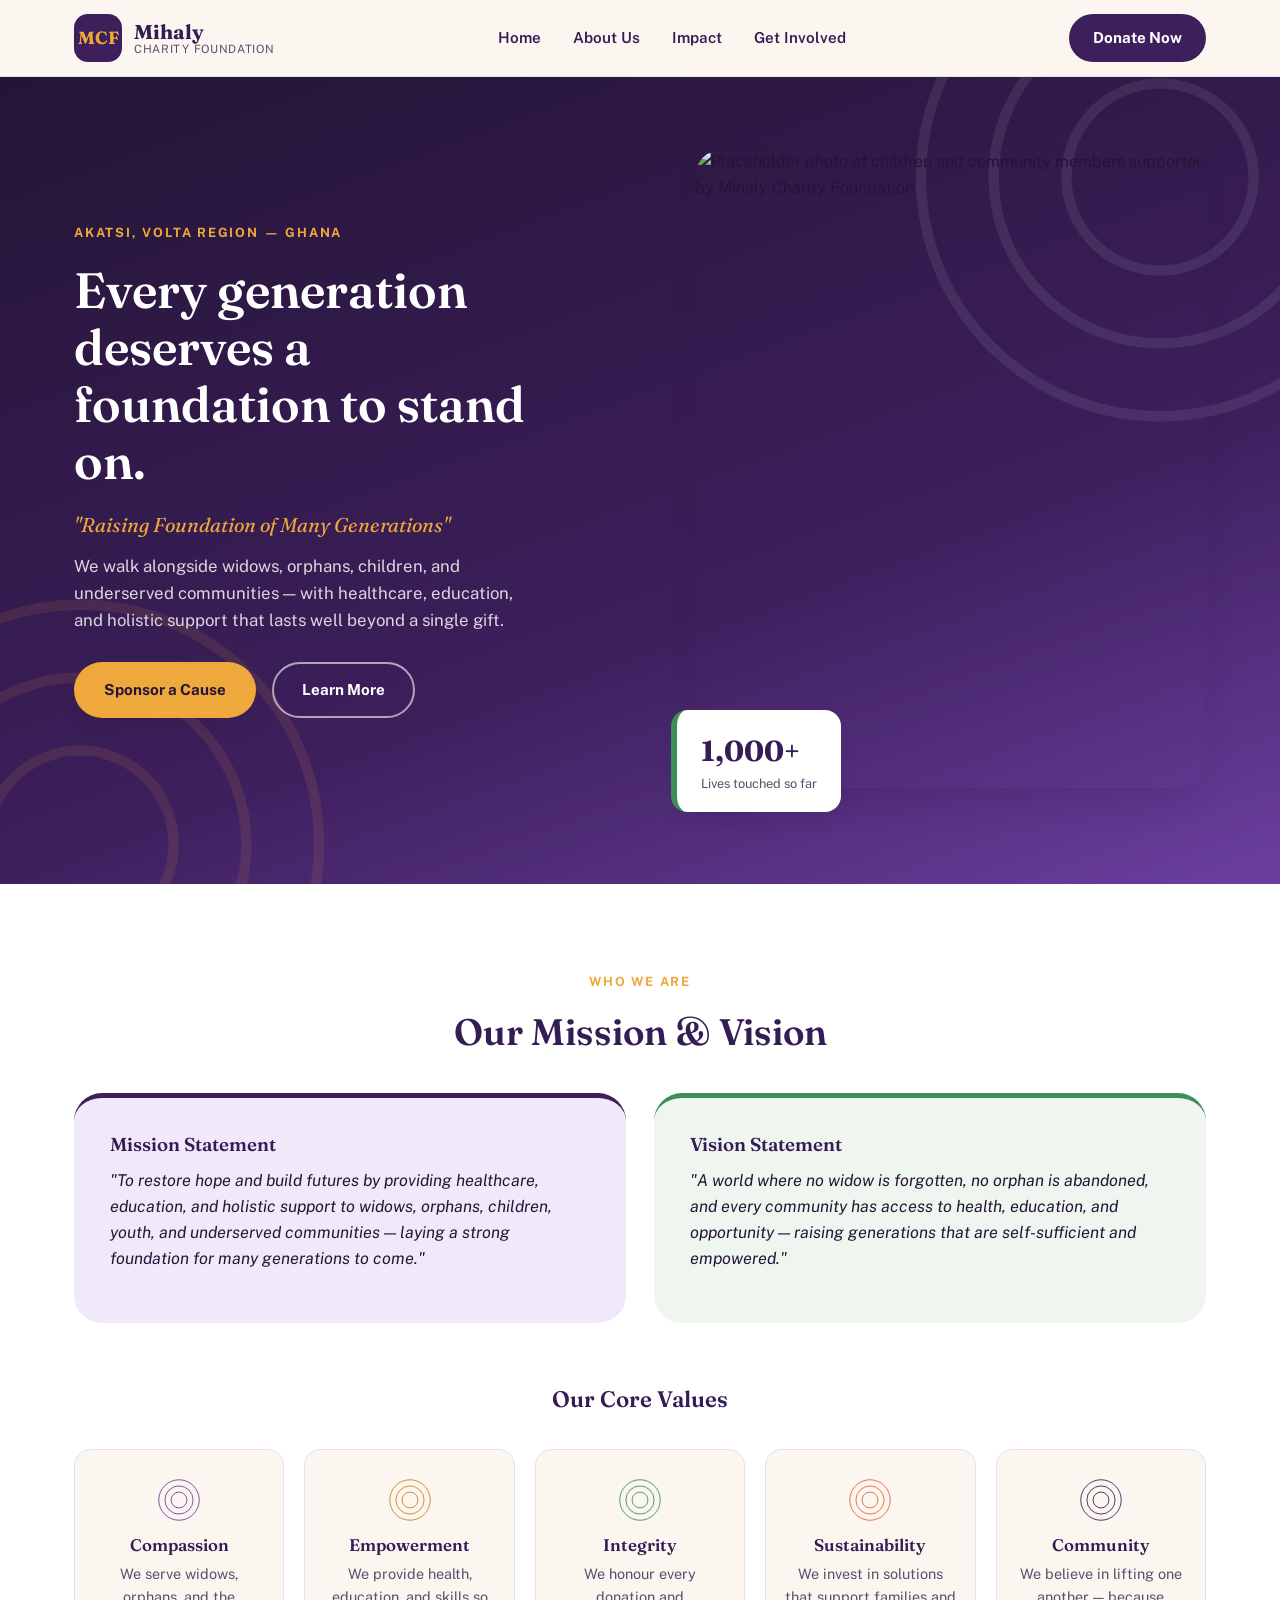
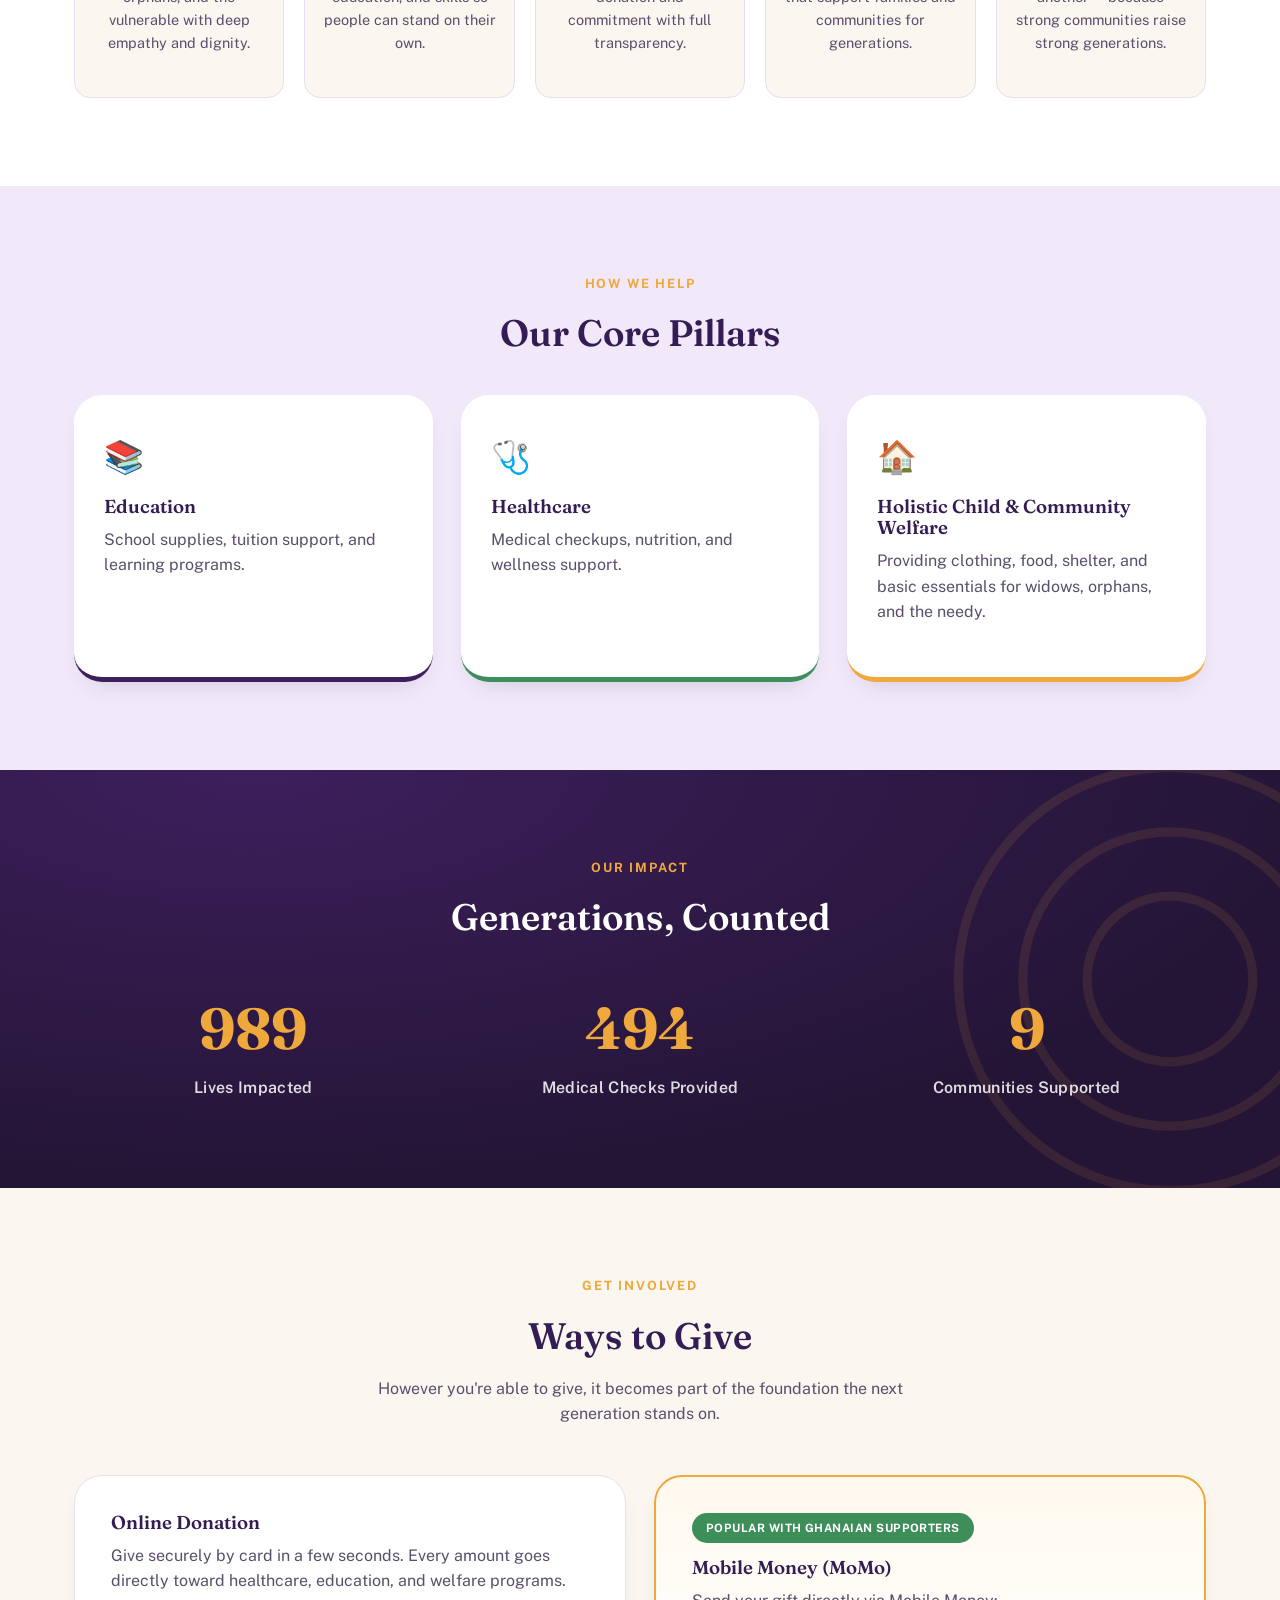
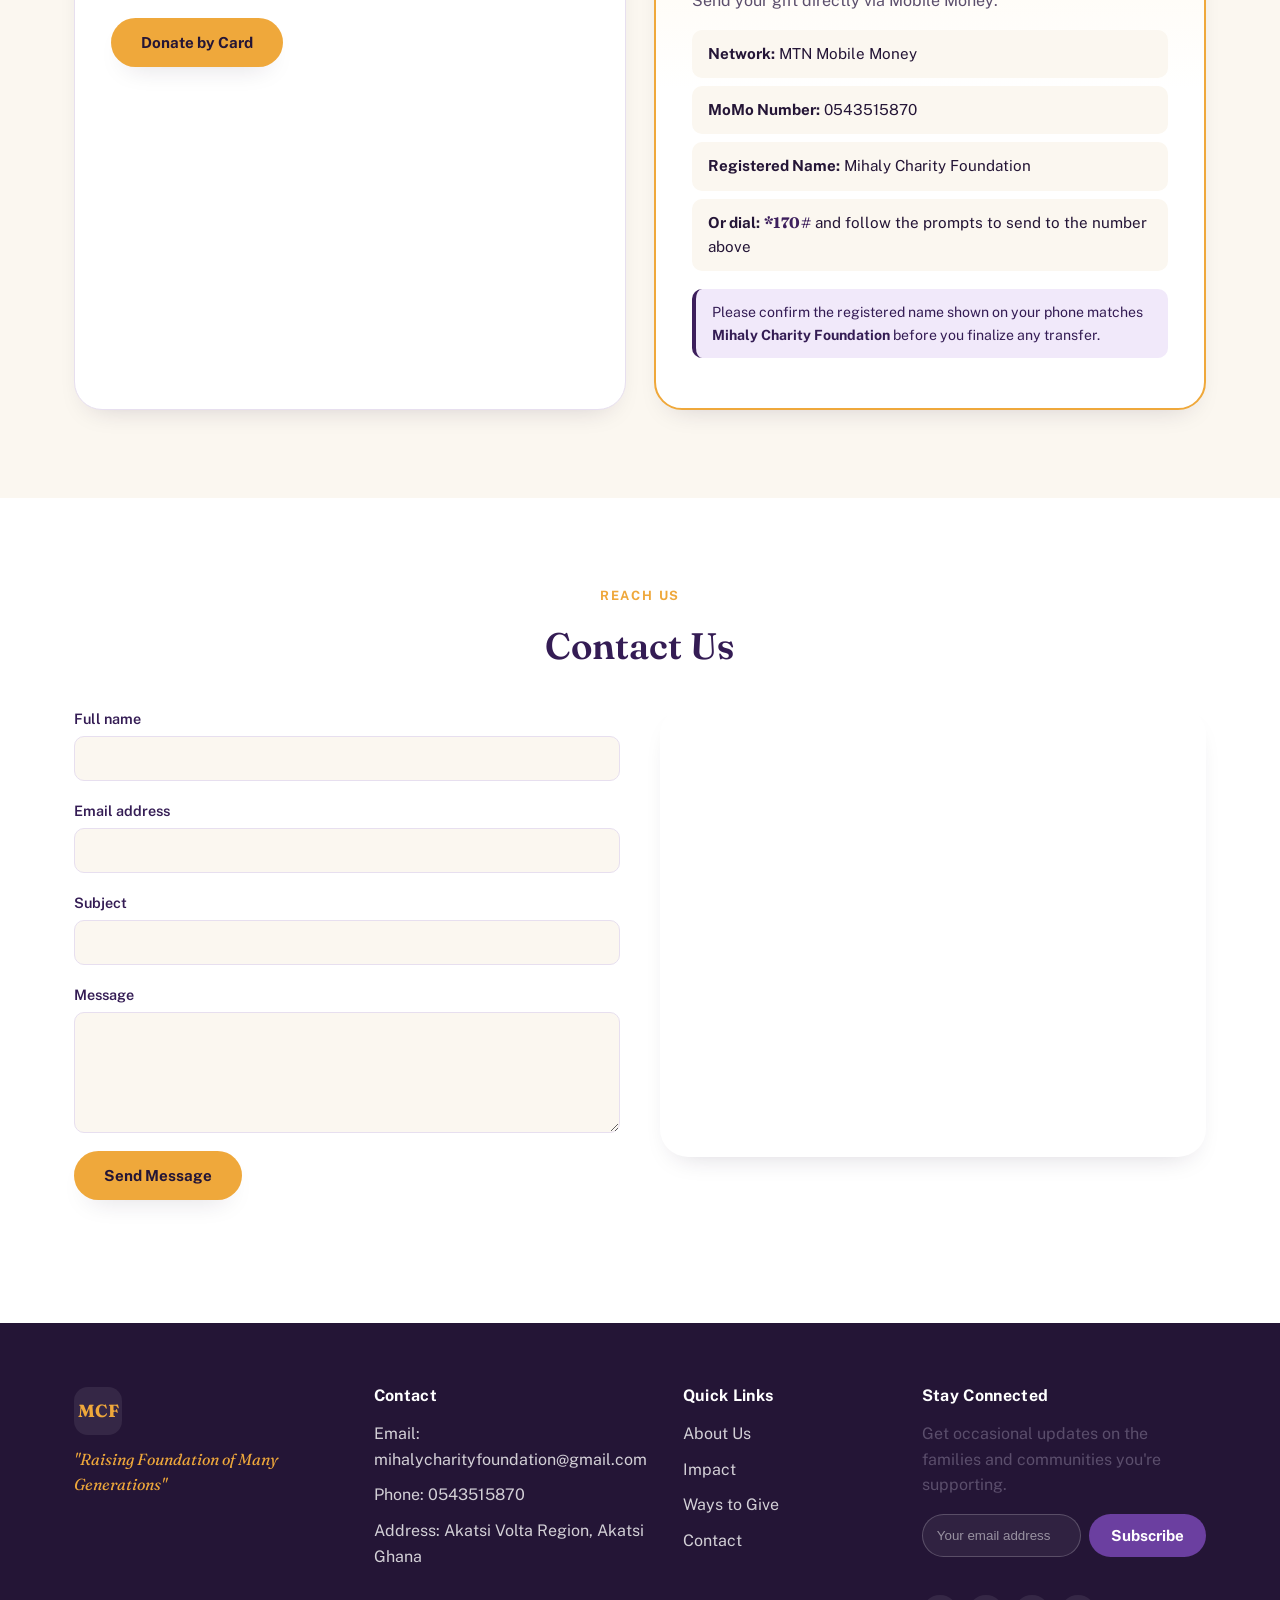
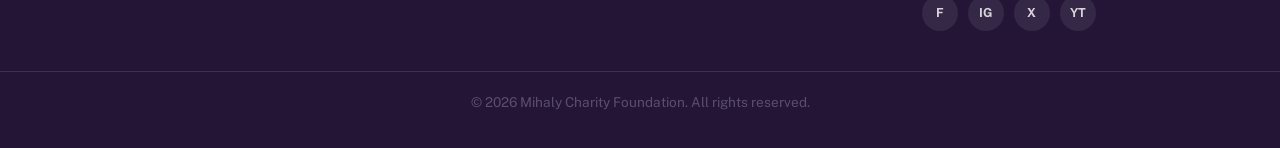
==== index.html @ c8a12e30 "Add files via upload" ====
<!DOCTYPE html>
<html lang="en">
<head>
<meta charset="UTF-8" />
<meta name="viewport" content="width=device-width, initial-scale=1.0" />
<title>Mihaly Charity Foundation — Raising Foundation of Many Generations</title>
<meta name="description" content="Mihaly Charity Foundation provides healthcare, education, and holistic support to widows, orphans, children, youth, and underserved communities in Akatsi, Ghana." />
<link rel="preconnect" href="https://fonts.googleapis.com">
<link rel="preconnect" href="https://fonts.gstatic.com" crossorigin>
<link href="https://fonts.googleapis.com/css2?family=Fraunces:opsz,wght@9..144,300;9..144,500;9..144,600;9..144,700&family=Public+Sans:wght@400;500;600;700&display=swap" rel="stylesheet">
<link rel="stylesheet" href="style.css">
</head>
<body>

<!-- ===== Decorative ring motif (used across the page, defined once) ===== -->
<svg width="0" height="0" style="position:absolute">
  <defs>
    <symbol id="ring-mark" viewBox="0 0 100 100">
      <circle cx="50" cy="50" r="46" fill="none" stroke-width="2"/>
      <circle cx="50" cy="50" r="32" fill="none" stroke-width="2"/>
      <circle cx="50" cy="50" r="18" fill="none" stroke-width="2"/>
    </symbol>
  </defs>
</svg>

<!-- ===== Header / Navbar ===== -->
<header class="site-header" id="top">
  <div class="container header-inner">
    <a class="brand" href="#top" aria-label="Mihaly Charity Foundation home">
      <span class="logo-mark" aria-hidden="true">
        <!-- Logo placeholder: replace with logo.png -->
        <img src="logo.png" alt="Mihaly Charity Foundation logo" class="logo-img" onerror="this.style.display='none'; this.nextElementSibling.style.display='flex';">
        <span class="logo-fallback">MCF</span>
      </span>
      <span class="brand-text">
        <span class="brand-name">Mihaly</span>
        <span class="brand-sub">Charity Foundation</span>
      </span>
    </a>

    <nav class="main-nav" id="main-nav" aria-label="Primary">
      <a href="#home">Home</a>
      <a href="#about">About Us</a>
      <a href="#impact">Impact</a>
      <a href="#involved">Get Involved</a>
    </nav>

    <div class="header-actions">
      <a href="#give" class="btn btn-donate">Donate Now</a>
      <button class="nav-toggle" id="nav-toggle" aria-label="Open menu" aria-expanded="false" aria-controls="main-nav">
        <span></span><span></span><span></span>
      </button>
    </div>
  </div>
</header>

<main id="home">

  <!-- ===== Hero ===== -->
  <section class="hero" aria-label="Introduction">
    <svg class="hero-rings hero-rings--one" viewBox="0 0 100 100" aria-hidden="true"><use href="#ring-mark"/></svg>
    <svg class="hero-rings hero-rings--two" viewBox="0 0 100 100" aria-hidden="true"><use href="#ring-mark"/></svg>

    <div class="container hero-inner">
      <div class="hero-copy">
        <p class="eyebrow">Akatsi, Volta Region — Ghana</p>
        <h1>Every generation deserves a foundation to stand on.</h1>
        <p class="tagline">"Raising Foundation of Many Generations"</p>
        <p class="hero-lede">We walk alongside widows, orphans, children, and underserved communities — with healthcare, education, and holistic support that lasts well beyond a single gift.</p>
        <div class="hero-ctas">
          <a href="#give" class="btn btn-primary">Sponsor a Cause</a>
          <a href="#about" class="btn btn-ghost">Learn More</a>
        </div>
      </div>

      <div class="hero-media">
        <img src="https://placehold.co/640x760/3D1F5C/F4E8CF?text=Community+%26+Children" alt="Placeholder photo of children and community members supported by Mihaly Charity Foundation" class="hero-photo">
        <div class="hero-card">
          <span class="hero-card-num">1,000+</span>
          <span class="hero-card-label">Lives touched so far</span>
        </div>
      </div>
    </div>
  </section>

  <!-- ===== About: Mission / Vision / Values ===== -->
  <section class="section about" id="about">
    <div class="container">
      <p class="eyebrow eyebrow--center">Who We Are</p>
      <h2 class="section-title center">Our Mission &amp; Vision</h2>

      <div class="mv-grid">
        <article class="mv-card mv-card--mission">
          <h3>Mission Statement</h3>
          <p>"To restore hope and build futures by providing healthcare, education, and holistic support to widows, orphans, children, youth, and underserved communities — laying a strong foundation for many generations to come."</p>
        </article>
        <article class="mv-card mv-card--vision">
          <h3>Vision Statement</h3>
          <p>"A world where no widow is forgotten, no orphan is abandoned, and every community has access to health, education, and opportunity — raising generations that are self-sufficient and empowered."</p>
        </article>
      </div>

      <h3 class="values-title">Our Core Values</h3>
      <div class="values-grid">
        <div class="value-card">
          <span class="value-mark" aria-hidden="true"><svg viewBox="0 0 100 100"><use href="#ring-mark"/></svg></span>
          <h4>Compassion</h4>
          <p>We serve widows, orphans, and the vulnerable with deep empathy and dignity.</p>
        </div>
        <div class="value-card">
          <span class="value-mark" aria-hidden="true"><svg viewBox="0 0 100 100"><use href="#ring-mark"/></svg></span>
          <h4>Empowerment</h4>
          <p>We provide health, education, and skills so people can stand on their own.</p>
        </div>
        <div class="value-card">
          <span class="value-mark" aria-hidden="true"><svg viewBox="0 0 100 100"><use href="#ring-mark"/></svg></span>
          <h4>Integrity</h4>
          <p>We honour every donation and commitment with full transparency.</p>
        </div>
        <div class="value-card">
          <span class="value-mark" aria-hidden="true"><svg viewBox="0 0 100 100"><use href="#ring-mark"/></svg></span>
          <h4>Sustainability</h4>
          <p>We invest in solutions that support families and communities for generations.</p>
        </div>
        <div class="value-card">
          <span class="value-mark" aria-hidden="true"><svg viewBox="0 0 100 100"><use href="#ring-mark"/></svg></span>
          <h4>Community</h4>
          <p>We believe in lifting one another — because strong communities raise strong generations.</p>
        </div>
      </div>
    </div>
  </section>

  <!-- ===== Core Pillars ===== -->
  <section class="section pillars">
    <div class="container">
      <p class="eyebrow eyebrow--center">How We Help</p>
      <h2 class="section-title center">Our Core Pillars</h2>

      <div class="pillars-grid">
        <article class="pillar-card pillar-card--edu">
          <div class="pillar-icon" aria-hidden="true">📚</div>
          <h3>Education</h3>
          <p>School supplies, tuition support, and learning programs.</p>
        </article>
        <article class="pillar-card pillar-card--health">
          <div class="pillar-icon" aria-hidden="true">🩺</div>
          <h3>Healthcare</h3>
          <p>Medical checkups, nutrition, and wellness support.</p>
        </article>
        <article class="pillar-card pillar-card--welfare">
          <div class="pillar-icon" aria-hidden="true">🏠</div>
          <h3>Holistic Child &amp; Community Welfare</h3>
          <p>Providing clothing, food, shelter, and basic essentials for widows, orphans, and the needy.</p>
        </article>
      </div>
    </div>
  </section>

  <!-- ===== Impact Tracker ===== -->
  <section class="section impact" id="impact">
    <svg class="impact-rings" viewBox="0 0 100 100" aria-hidden="true"><use href="#ring-mark"/></svg>
    <div class="container">
      <p class="eyebrow eyebrow--center eyebrow--light">Our Impact</p>
      <h2 class="section-title center light">Generations, Counted</h2>

      <div class="stats-grid">
        <div class="stat">
          <span class="stat-num" data-target="1000" data-suffix="+">0</span>
          <span class="stat-label">Lives Impacted</span>
        </div>
        <div class="stat">
          <span class="stat-num" data-target="500" data-suffix="+">0</span>
          <span class="stat-label">Medical Checks Provided</span>
        </div>
        <div class="stat">
          <span class="stat-num" data-target="10" data-suffix="+">0</span>
          <span class="stat-label">Communities Supported</span>
        </div>
      </div>
    </div>
  </section>

  <!-- ===== Ways to Give ===== -->
  <section class="section give" id="give">
    <div class="container">
      <p class="eyebrow eyebrow--center">Get Involved</p>
      <h2 class="section-title center">Ways to Give</h2>
      <p class="section-lede center">However you're able to give, it becomes part of the foundation the next generation stands on.</p>

      <div class="give-grid">
        <article class="give-card">
          <h3>Online Donation</h3>
          <p>Give securely by card in a few seconds. Every amount goes directly toward healthcare, education, and welfare programs.</p>
          <button type="button" class="btn btn-primary give-card-btn">Donate by Card</button>
        </article>

        <article class="give-card give-card--momo">
          <span class="momo-tag">Popular with Ghanaian supporters</span>
          <h3>Mobile Money (MoMo)</h3>
          <p>Send your gift directly via Mobile Money:</p>
          <ul class="momo-list">
            <li><strong>Network:</strong> MTN Mobile Money</li>
            <li><strong>MoMo Number:</strong> 0543515870</li>
            <li><strong>Registered Name:</strong> Mihaly Charity Foundation</li>
            <li><strong>Or dial:</strong> <span class="momo-code">*170#</span> and follow the prompts to send to the number above</li>
          </ul>
          <p class="momo-note">Please confirm the registered name shown on your phone matches <strong>Mihaly Charity Foundation</strong> before you finalize any transfer.</p>
        </article>
      </div>
    </div>
  </section>

  <!-- ===== Get Involved / Contact + Map ===== -->
  <section class="section contact" id="involved">
    <div class="container">
      <p class="eyebrow eyebrow--center">Reach Us</p>
      <h2 class="section-title center">Contact Us</h2>

      <div class="contact-grid">
        <form class="contact-form" id="contact-form" novalidate>
          <div class="form-row">
            <label for="name">Full name</label>
            <input type="text" id="name" name="name" required autocomplete="name">
          </div>
          <div class="form-row">
            <label for="email">Email address</label>
            <input type="email" id="email" name="email" required autocomplete="email">
          </div>
          <div class="form-row">
            <label for="subject">Subject</label>
            <input type="text" id="subject" name="subject">
          </div>
          <div class="form-row">
            <label for="message">Message</label>
            <textarea id="message" name="message" rows="5" required></textarea>
          </div>
          <button type="submit" class="btn btn-primary">Send Message</button>
          <p class="form-status" id="form-status" role="status" aria-live="polite"></p>
        </form>

        <div class="contact-map">
          <iframe src="https://google.com" width="100%" height="450" style="border:0;" allowfullscreen="" loading="lazy" referrerpolicy="no-referrer-when-downgrade"></iframe>
        </div>
      </div>
    </div>
  </section>

</main>

<!-- ===== Footer ===== -->
<footer class="site-footer">
  <div class="container footer-inner">
    <div class="footer-col footer-about">
      <span class="logo-mark logo-mark--footer" aria-hidden="true">
        <img src="logo.png" alt="" class="logo-img" onerror="this.style.display='none'; this.nextElementSibling.style.display='flex';">
        <span class="logo-fallback">MCF</span>
      </span>
      <p class="footer-tagline">"Raising Foundation of Many Generations"</p>
    </div>

    <div class="footer-col">
      <h4>Contact</h4>
      <ul class="footer-list">
        <li>Email: <a href="mailto:mihalycharityfoundation@gmail.com">mihalycharityfoundation@gmail.com</a></li>
        <li>Phone: <a href="tel:0543515870">0543515870</a></li>
        <li>Address: Akatsi Volta Region, Akatsi Ghana</li>
      </ul>
    </div>

    <div class="footer-col">
      <h4>Quick Links</h4>
      <ul class="footer-list">
        <li><a href="#about">About Us</a></li>
        <li><a href="#impact">Impact</a></li>
        <li><a href="#give">Ways to Give</a></li>
        <li><a href="#involved">Contact</a></li>
      </ul>
    </div>

    <div class="footer-col footer-newsletter">
      <h4>Stay Connected</h4>
      <p>Get occasional updates on the families and communities you're supporting.</p>
      <form class="newsletter-form" id="newsletter-form">
        <label for="newsletter-email" class="sr-only">Email address</label>
        <input type="email" id="newsletter-email" placeholder="Your email address" required>
        <button type="submit" class="btn btn-secondary">Subscribe</button>
      </form>
      <p class="form-status" id="newsletter-status" role="status" aria-live="polite"></p>

      <div class="social-row" aria-label="Social media links">
        <a href="#" aria-label="Facebook" class="social-icon">f</a>
        <a href="#" aria-label="Instagram" class="social-icon">ig</a>
        <a href="#" aria-label="X (Twitter)" class="social-icon">x</a>
        <a href="#" aria-label="YouTube" class="social-icon">yt</a>
      </div>
    </div>
  </div>

  <div class="footer-bottom">
    <div class="container">
      <p>&copy; <span id="year"></span> Mihaly Charity Foundation. All rights reserved.</p>
    </div>
  </div>
</footer>

<script src="script.js"></script>
</body>
</html>
---- style.css ----
/* ==========================================================================
   Mihaly Charity Foundation — Design tokens
   Palette drawn from the foundation's mark: deep trustworthy purple as the
   anchor, with warm green / golden-yellow / orange as generational accents
   (each core value + pillar gets its own accent, tying colour to meaning).
   Display face: Fraunces (warm, humanist serif) — body: Public Sans.
   Signature motif: concentric "generation rings" (see #ring-mark in HTML),
   echoing the tagline — one generation's support rippling into the next.
   ========================================================================== */

:root{
  --purple-900:#241536;
  --purple-800:#341C54;
  --purple-700:#3D1F5C;
  --purple-500:#6B3FA0;
  --purple-200:#D9C7EE;
  --purple-100:#F1E9FA;

  --gold:#EFA83B;
  --gold-dark:#C8811C;
  --green:#3E8E5A;
  --green-dark:#2C6B41;
  --orange:#E0632B;

  --cream:#FBF7F0;
  --paper:#FFFFFF;
  --ink:#241536;
  --ink-soft:#5B4E6C;
  --line:#E7DFEF;

  --font-display:"Fraunces", Georgia, serif;
  --font-body:"Public Sans", -apple-system, BlinkMacSystemFont, sans-serif;

  --radius-lg:28px;
  --radius-md:16px;
  --radius-sm:10px;

  --shadow-soft:0 20px 40px -20px rgba(36,21,54,0.25);
  --shadow-card:0 12px 28px -16px rgba(36,21,54,0.22);

  --container-w:1180px;
}

*, *::before, *::after{ box-sizing:border-box; }

html{ scroll-behavior:smooth; }

@media (prefers-reduced-motion: reduce){
  html{ scroll-behavior:auto; }
  *{ animation-duration:0.001ms !important; animation-iteration-count:1 !important; transition-duration:0.001ms !important; }
}

body{
  margin:0;
  font-family:var(--font-body);
  color:var(--ink);
  background:var(--cream);
  line-height:1.6;
  -webkit-font-smoothing:antialiased;
}

h1,h2,h3,h4{
  font-family:var(--font-display);
  color:var(--purple-800);
  margin:0 0 0.5em;
  line-height:1.15;
  font-weight:600;
}

p{ margin:0 0 1em; color:var(--ink-soft); }

a{ color:inherit; text-decoration:none; }

img{ max-width:100%; display:block; }

.container{
  width:100%;
  max-width:var(--container-w);
  margin:0 auto;
  padding:0 24px;
}

.sr-only{
  position:absolute; width:1px; height:1px; padding:0; margin:-1px;
  overflow:hidden; clip:rect(0,0,0,0); white-space:nowrap; border:0;
}

a:focus-visible, button:focus-visible, input:focus-visible, textarea:focus-visible{
  outline:3px solid var(--gold);
  outline-offset:2px;
}

/* ---- ring motif (shared use, tinted per context) ---- */
#ring-mark circle{ stroke:currentColor; }

/* ==========================================================================
   Buttons
   ========================================================================== */
.btn{
  display:inline-flex;
  align-items:center;
  justify-content:center;
  gap:8px;
  padding:14px 28px;
  border-radius:100px;
  font-family:var(--font-body);
  font-weight:700;
  font-size:0.95rem;
  border:2px solid transparent;
  cursor:pointer;
  transition:transform 0.15s ease, box-shadow 0.15s ease, background-color 0.15s ease, color 0.15s ease;
  white-space:nowrap;
}
.btn:hover{ transform:translateY(-2px); }

.btn-primary{
  background:var(--gold);
  color:var(--purple-900);
  box-shadow:var(--shadow-card);
}
.btn-primary:hover{ background:var(--gold-dark); }

.btn-ghost{
  background:transparent;
  border-color:rgba(255,255,255,0.6);
  color:var(--paper);
}
.btn-ghost:hover{ background:rgba(255,255,255,0.12); }

.btn-donate{
  background:var(--purple-700);
  color:var(--paper);
  padding:10px 22px;
}
.btn-donate:hover{ background:var(--purple-800); }

.btn-secondary{
  background:var(--purple-500);
  color:var(--paper);
}
.btn-secondary:hover{ background:var(--purple-700); }

/* ==========================================================================
   Header
   ========================================================================== */
.site-header{
  position:sticky; top:0; z-index:50;
  background:rgba(251,247,240,0.92);
  backdrop-filter:blur(8px);
  border-bottom:1px solid var(--line);
}

.header-inner{
  display:flex;
  align-items:center;
  justify-content:space-between;
  gap:24px;
  padding-top:14px;
  padding-bottom:14px;
}

.brand{ display:flex; align-items:center; gap:12px; }

.logo-mark{
  width:48px; height:48px;
  border-radius:14px;
  background:var(--purple-700);
  display:flex; align-items:center; justify-content:center;
  overflow:hidden;
  flex-shrink:0;
}
.logo-mark .logo-img{ width:100%; height:100%; object-fit:cover; }
.logo-fallback{
  display:none;
  color:var(--gold);
  font-family:var(--font-display);
  font-weight:700;
  font-size:1.1rem;
  align-items:center; justify-content:center;
  width:100%; height:100%;
}

.brand-text{ display:flex; flex-direction:column; line-height:1.1; }
.brand-name{ font-family:var(--font-display); font-weight:700; font-size:1.25rem; color:var(--purple-800); }
.brand-sub{ font-size:0.72rem; letter-spacing:0.06em; text-transform:uppercase; color:var(--ink-soft); }

.main-nav{ display:flex; gap:32px; }
.main-nav a{
  font-weight:600;
  font-size:0.95rem;
  color:var(--purple-800);
  position:relative;
  padding:6px 0;
}
.main-nav a::after{
  content:"";
  position:absolute; left:0; right:0; bottom:0;
  height:2px; background:var(--gold);
  transform:scaleX(0); transform-origin:left;
  transition:transform 0.2s ease;
}
.main-nav a:hover::after{ transform:scaleX(1); }

.header-actions{ display:flex; align-items:center; gap:14px; }

.nav-toggle{
  display:none;
  flex-direction:column;
  gap:5px;
  background:none; border:none; cursor:pointer; padding:8px;
}
.nav-toggle span{ width:22px; height:2px; background:var(--purple-800); display:block; }

/* ==========================================================================
   Hero
   ========================================================================== */
.hero{
  position:relative;
  background:linear-gradient(160deg, var(--purple-900) 0%, var(--purple-700) 62%, var(--purple-500) 100%);
  overflow:hidden;
  padding:72px 0 96px;
}

.hero-rings{
  position:absolute;
  width:520px; height:520px;
  color:rgba(255,255,255,0.08);
  pointer-events:none;
}
.hero-rings--one{ top:-160px; right:-140px; }
.hero-rings--two{ bottom:-220px; left:-180px; color:rgba(239,168,59,0.10); }

.hero-inner{
  position:relative;
  display:grid;
  grid-template-columns:1.05fr 0.95fr;
  gap:56px;
  align-items:center;
}

.eyebrow{
  display:inline-block;
  font-size:0.8rem;
  letter-spacing:0.14em;
  text-transform:uppercase;
  font-weight:700;
  color:var(--gold);
  margin-bottom:18px;
}

.hero-copy h1{
  color:var(--paper);
  font-size:clamp(2.1rem, 4vw, 3.1rem);
  max-width:14ch;
  margin-bottom:0.4em;
}

.tagline{
  font-family:var(--font-display);
  font-style:italic;
  font-size:1.25rem;
  color:var(--gold);
  margin-bottom:0.6em;
}

.hero-lede{
  color:rgba(255,255,255,0.82);
  max-width:46ch;
  font-size:1.05rem;
}

.hero-ctas{ display:flex; gap:16px; margin-top:28px; flex-wrap:wrap; }

.hero-media{ position:relative; }
.hero-photo{
  border-radius:var(--radius-lg);
  box-shadow:var(--shadow-soft);
  width:100%;
  aspect-ratio:4/5;
  object-fit:cover;
}

.hero-card{
  position:absolute;
  left:-24px; bottom:-24px;
  background:var(--paper);
  border-radius:var(--radius-md);
  padding:18px 24px;
  box-shadow:var(--shadow-card);
  display:flex; flex-direction:column;
  border-left:6px solid var(--green);
}
.hero-card-num{ font-family:var(--font-display); font-size:1.8rem; font-weight:700; color:var(--purple-800); }
.hero-card-label{ font-size:0.8rem; color:var(--ink-soft); }

/* ==========================================================================
   Section basics
   ========================================================================== */
.section{ padding:88px 0; }
.section-title{ font-size:clamp(1.7rem, 3vw, 2.3rem); }
.section-title.center{ text-align:center; }
.section-title.light{ color:var(--paper); }
.section-lede.center{ text-align:center; max-width:56ch; margin:0 auto 48px; }
.eyebrow--center{ display:block; text-align:center; }
.eyebrow--light{ color:var(--gold); }

/* ==========================================================================
   About / Mission-Vision / Values
   ========================================================================== */
.about{ background:var(--paper); }

.mv-grid{
  display:grid;
  grid-template-columns:1fr 1fr;
  gap:28px;
  margin:40px 0 64px;
}

.mv-card{
  background:var(--purple-100);
  border-radius:var(--radius-lg);
  padding:36px;
  border-top:5px solid var(--purple-700);
}
.mv-card--vision{ border-top-color:var(--green); background:#EEF6EF; }
.mv-card h3{ margin-bottom:0.6em; }
.mv-card p{ color:var(--ink); font-style:italic; font-size:1.02rem; }

.values-title{ text-align:center; margin-bottom:36px; font-size:1.4rem; }

.values-grid{
  display:grid;
  grid-template-columns:repeat(5, 1fr);
  gap:20px;
}

.value-card{
  text-align:center;
  padding:28px 18px;
  border-radius:var(--radius-md);
  background:var(--cream);
  border:1px solid var(--line);
}
.value-mark{
  display:inline-flex;
  width:44px; height:44px;
  margin-bottom:14px;
  color:var(--purple-500);
}
.value-card:nth-child(1) .value-mark{ color:var(--purple-500); }
.value-card:nth-child(2) .value-mark{ color:var(--gold-dark); }
.value-card:nth-child(3) .value-mark{ color:var(--green); }
.value-card:nth-child(4) .value-mark{ color:var(--orange); }
.value-card:nth-child(5) .value-mark{ color:var(--purple-700); }
.value-card h4{ font-size:1.05rem; margin-bottom:0.4em; }
.value-card p{ font-size:0.9rem; }

/* ==========================================================================
   Pillars
   ========================================================================== */
.pillars{ background:var(--purple-100); }

.pillars-grid{
  display:grid;
  grid-template-columns:repeat(3, 1fr);
  gap:28px;
  margin-top:40px;
}

.pillar-card{
  background:var(--paper);
  border-radius:var(--radius-lg);
  padding:36px 30px;
  box-shadow:var(--shadow-card);
  border-bottom:5px solid var(--purple-700);
}
.pillar-card--health{ border-bottom-color:var(--green); }
.pillar-card--welfare{ border-bottom-color:var(--gold); }
.pillar-icon{ font-size:2rem; margin-bottom:14px; }

/* ==========================================================================
   Impact tracker
   ========================================================================== */
.impact{
  position:relative;
  background:radial-gradient(120% 140% at 20% 0%, var(--purple-700) 0%, var(--purple-900) 70%);
  overflow:hidden;
}
.impact-rings{
  position:absolute; top:50%; right:-120px; transform:translateY(-50%);
  width:460px; height:460px; color:rgba(239,168,59,0.10);
  pointer-events:none;
}

.stats-grid{
  display:grid;
  grid-template-columns:repeat(3, 1fr);
  gap:28px;
  margin-top:44px;
  position:relative;
}

.stat{ text-align:center; }
.stat-num{
  font-family:var(--font-display);
  font-size:clamp(2.6rem, 5vw, 3.6rem);
  font-weight:700;
  color:var(--gold);
  display:block;
}
.stat-label{
  color:rgba(255,255,255,0.85);
  font-weight:600;
  letter-spacing:0.02em;
}

/* ==========================================================================
   Ways to give
   ========================================================================== */
.give{ background:var(--cream); }

.give-grid{
  display:grid;
  grid-template-columns:1fr 1fr;
  gap:28px;
  margin-top:16px;
}

.give-card{
  background:var(--paper);
  border-radius:var(--radius-lg);
  padding:36px;
  box-shadow:var(--shadow-card);
  border:1px solid var(--line);
  position:relative;
}

.give-card--momo{
  background:linear-gradient(180deg, #FFF9EE 0%, var(--paper) 40%);
  border:2px solid var(--gold);
}

.momo-tag{
  display:inline-block;
  background:var(--green);
  color:var(--paper);
  font-size:0.72rem;
  font-weight:700;
  letter-spacing:0.04em;
  text-transform:uppercase;
  padding:6px 14px;
  border-radius:100px;
  margin-bottom:14px;
}

.momo-list{
  list-style:none;
  margin:0 0 18px;
  padding:0;
  display:grid;
  gap:8px;
}
.momo-list li{
  background:var(--cream);
  border-radius:var(--radius-sm);
  padding:12px 16px;
  font-size:0.95rem;
  color:var(--ink);
}
.momo-code{
  font-family:var(--font-display);
  font-weight:700;
  color:var(--purple-700);
  letter-spacing:0.03em;
}
.momo-note{
  font-size:0.88rem;
  background:var(--purple-100);
  border-left:4px solid var(--purple-700);
  padding:12px 16px;
  border-radius:var(--radius-sm);
  color:var(--purple-800);
}

.give-card-btn{ margin-top:8px; }

/* ==========================================================================
   Contact + map
   ========================================================================== */
.contact{ background:var(--paper); }

.contact-grid{
  display:grid;
  grid-template-columns:1fr 1fr;
  gap:40px;
  margin-top:40px;
  align-items:start;
}

.form-row{ margin-bottom:18px; display:flex; flex-direction:column; gap:6px; }
.form-row label{ font-weight:600; font-size:0.9rem; color:var(--purple-800); }
.form-row input, .form-row textarea{
  font-family:var(--font-body);
  font-size:1rem;
  padding:12px 14px;
  border-radius:var(--radius-sm);
  border:1.5px solid var(--line);
  background:var(--cream);
  color:var(--ink);
  resize:vertical;
}
.form-row input:focus, .form-row textarea:focus{ border-color:var(--purple-500); outline:none; }

.form-status{ font-size:0.9rem; font-weight:600; color:var(--green-dark); min-height:1.4em; }

.contact-map iframe{
  border-radius:var(--radius-lg);
  box-shadow:var(--shadow-card);
  width:100%;
}

/* ==========================================================================
   Footer
   ========================================================================== */
.site-footer{ background:var(--purple-900); color:rgba(255,255,255,0.8); }

.footer-inner{
  display:grid;
  grid-template-columns:1.3fr 1fr 1fr 1.4fr;
  gap:36px;
  padding:64px 24px 40px;
}

.footer-col h4{ color:var(--paper); font-size:1rem; margin-bottom:1em; font-family:var(--font-body); font-weight:700; letter-spacing:0.02em; }

.footer-tagline{ font-family:var(--font-display); font-style:italic; color:var(--gold); margin-top:12px; }

.logo-mark--footer{ background:rgba(255,255,255,0.08); }

.footer-list{ list-style:none; margin:0; padding:0; display:grid; gap:10px; }
.footer-list a:hover{ color:var(--gold); }

.newsletter-form{ display:flex; gap:8px; margin-top:8px; flex-wrap:wrap; }
.newsletter-form input{
  flex:1;
  min-width:140px;
  padding:11px 14px;
  border-radius:100px;
  border:1.5px solid rgba(255,255,255,0.2);
  background:rgba(255,255,255,0.06);
  color:var(--paper);
}
.newsletter-form input::placeholder{ color:rgba(255,255,255,0.5); }
.newsletter-form .btn{ padding:11px 20px; }

.social-row{ display:flex; gap:10px; margin-top:18px; }
.social-icon{
  width:36px; height:36px;
  border-radius:50%;
  background:rgba(255,255,255,0.08);
  display:flex; align-items:center; justify-content:center;
  font-size:0.78rem;
  font-weight:700;
  text-transform:uppercase;
}
.social-icon:hover{ background:var(--gold); color:var(--purple-900); }

.footer-bottom{
  border-top:1px solid rgba(255,255,255,0.12);
  padding:20px 0;
  text-align:center;
  font-size:0.85rem;
}

/* ==========================================================================
   Responsive
   ========================================================================== */
@media (max-width: 980px){
  .hero-inner{ grid-template-columns:1fr; }
  .hero-media{ order:-1; max-width:420px; margin:0 auto; }
  .mv-grid{ grid-template-columns:1fr; }
  .values-grid{ grid-template-columns:repeat(3, 1fr); }
  .pillars-grid{ grid-template-columns:1fr; }
  .give-grid{ grid-template-columns:1fr; }
  .contact-grid{ grid-template-columns:1fr; }
  .footer-inner{ grid-template-columns:1fr 1fr; }
}

@media (max-width: 720px){
  .main-nav{
    position:absolute; top:100%; left:0; right:0;
    background:var(--cream);
    flex-direction:column;
    padding:16px 24px;
    gap:0;
    border-bottom:1px solid var(--line);
    display:none;
  }
  .main-nav.open{ display:flex; }
  .main-nav a{ padding:12px 0; border-bottom:1px solid var(--line); }
  .nav-toggle{ display:flex; }
  .header-actions .btn-donate{ padding:9px 16px; font-size:0.85rem; }
  .values-grid{ grid-template-columns:repeat(2, 1fr); }
  .stats-grid{ grid-template-columns:1fr; gap:36px; }
  .footer-inner{ grid-template-columns:1fr; text-align:left; }
  .section{ padding:64px 0; }
  .hero{ padding:56px 0 72px; }
}
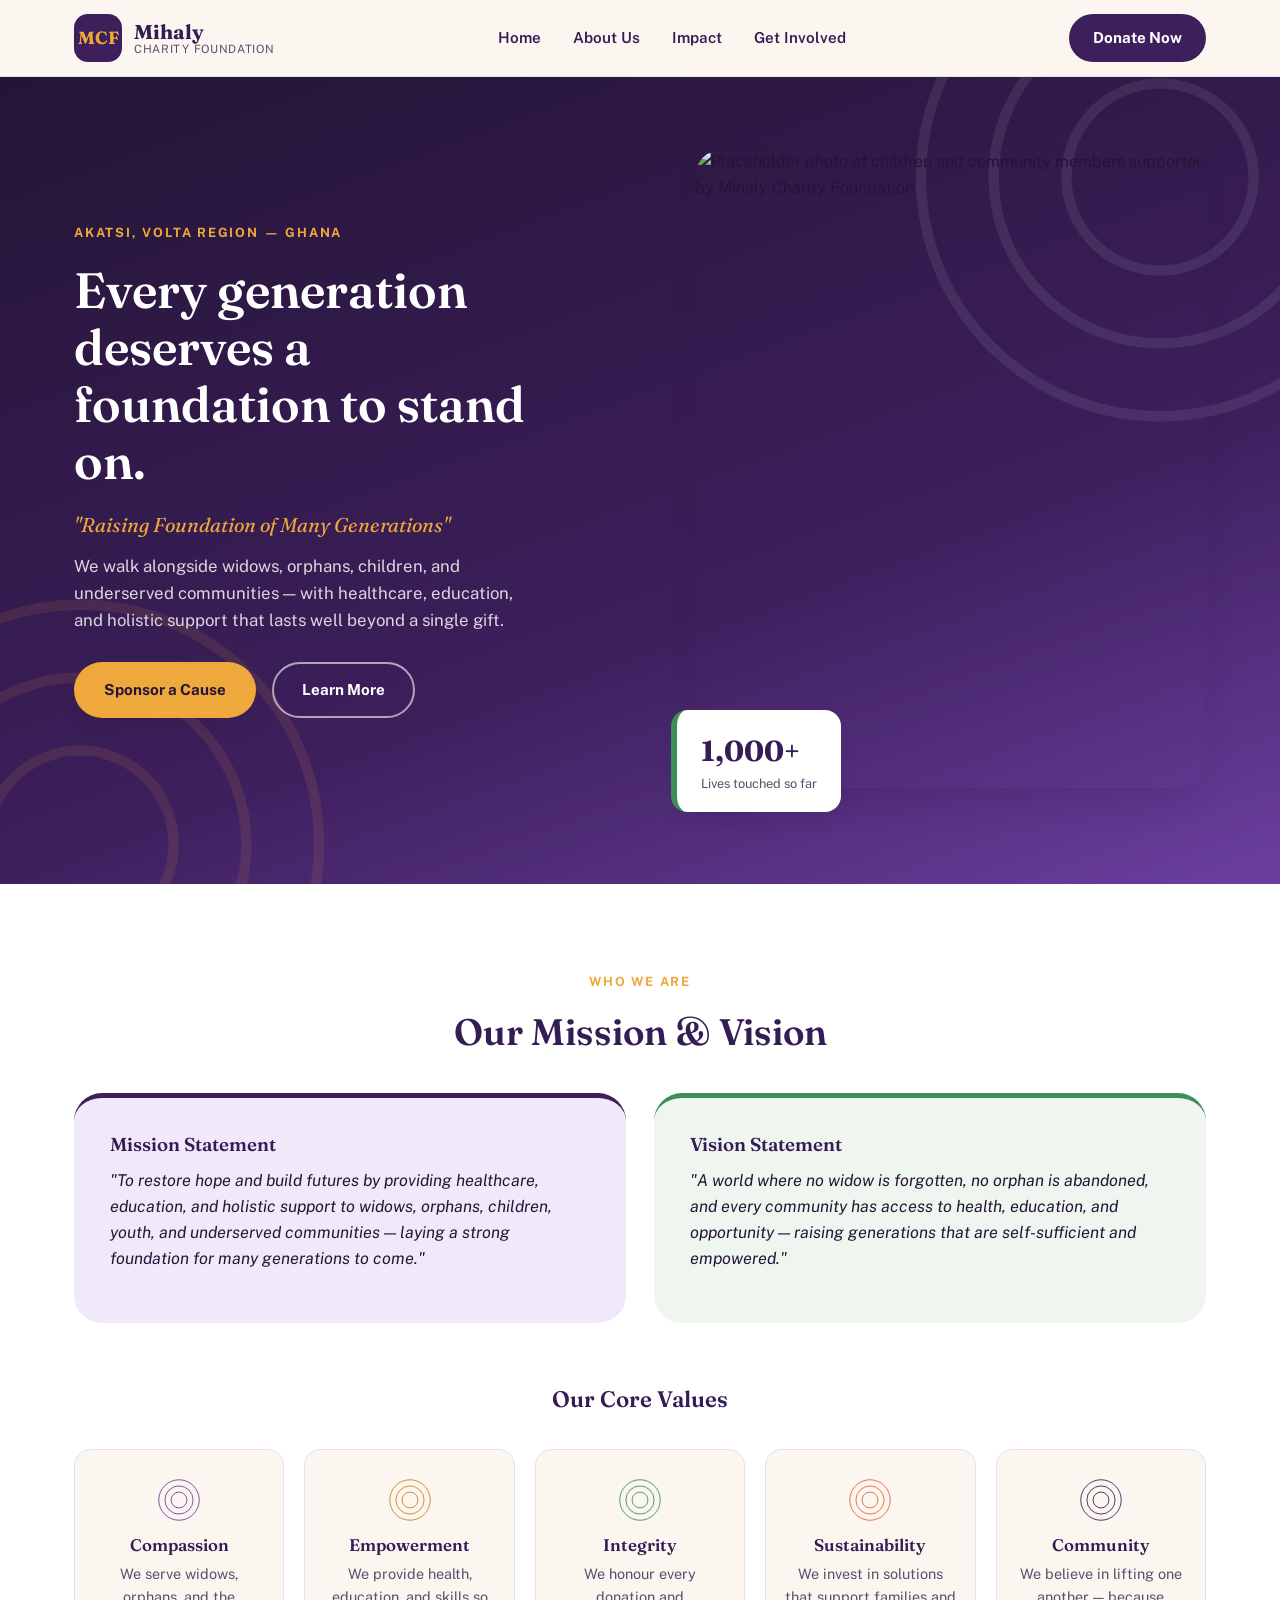
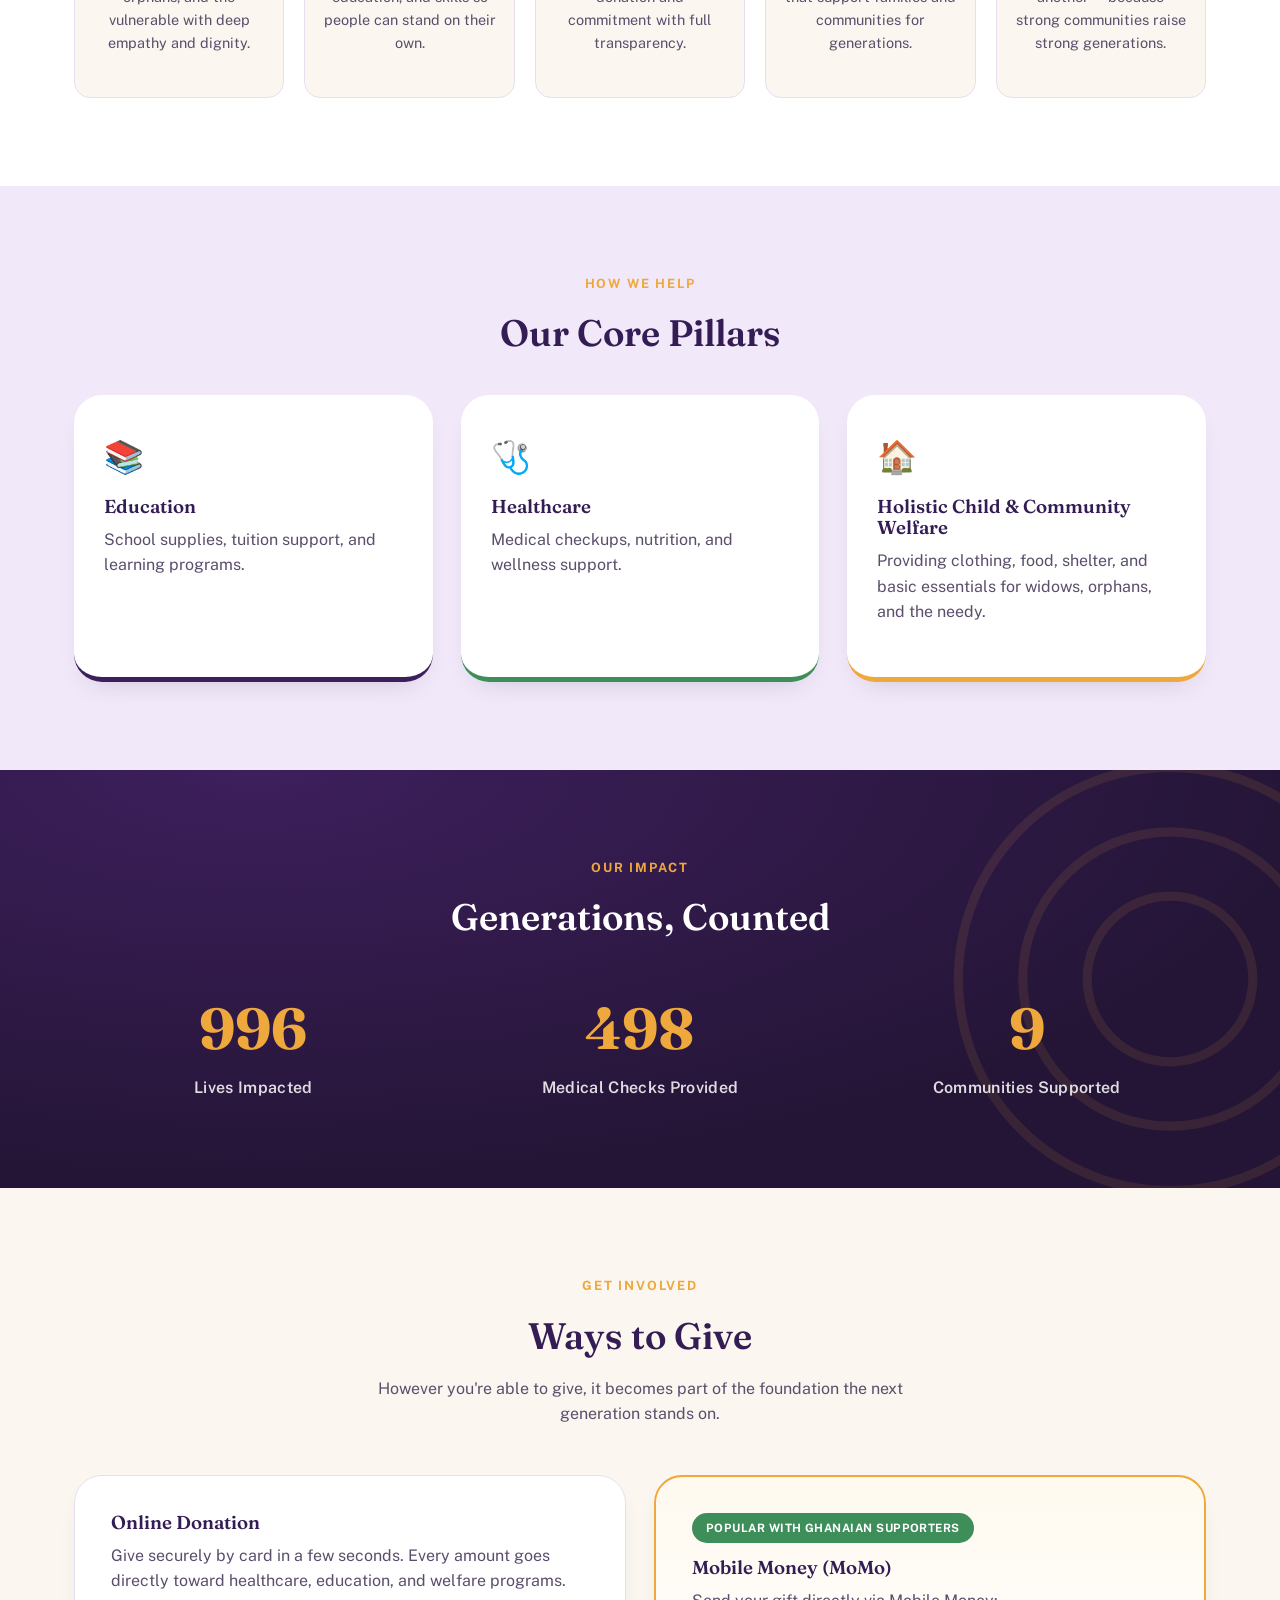
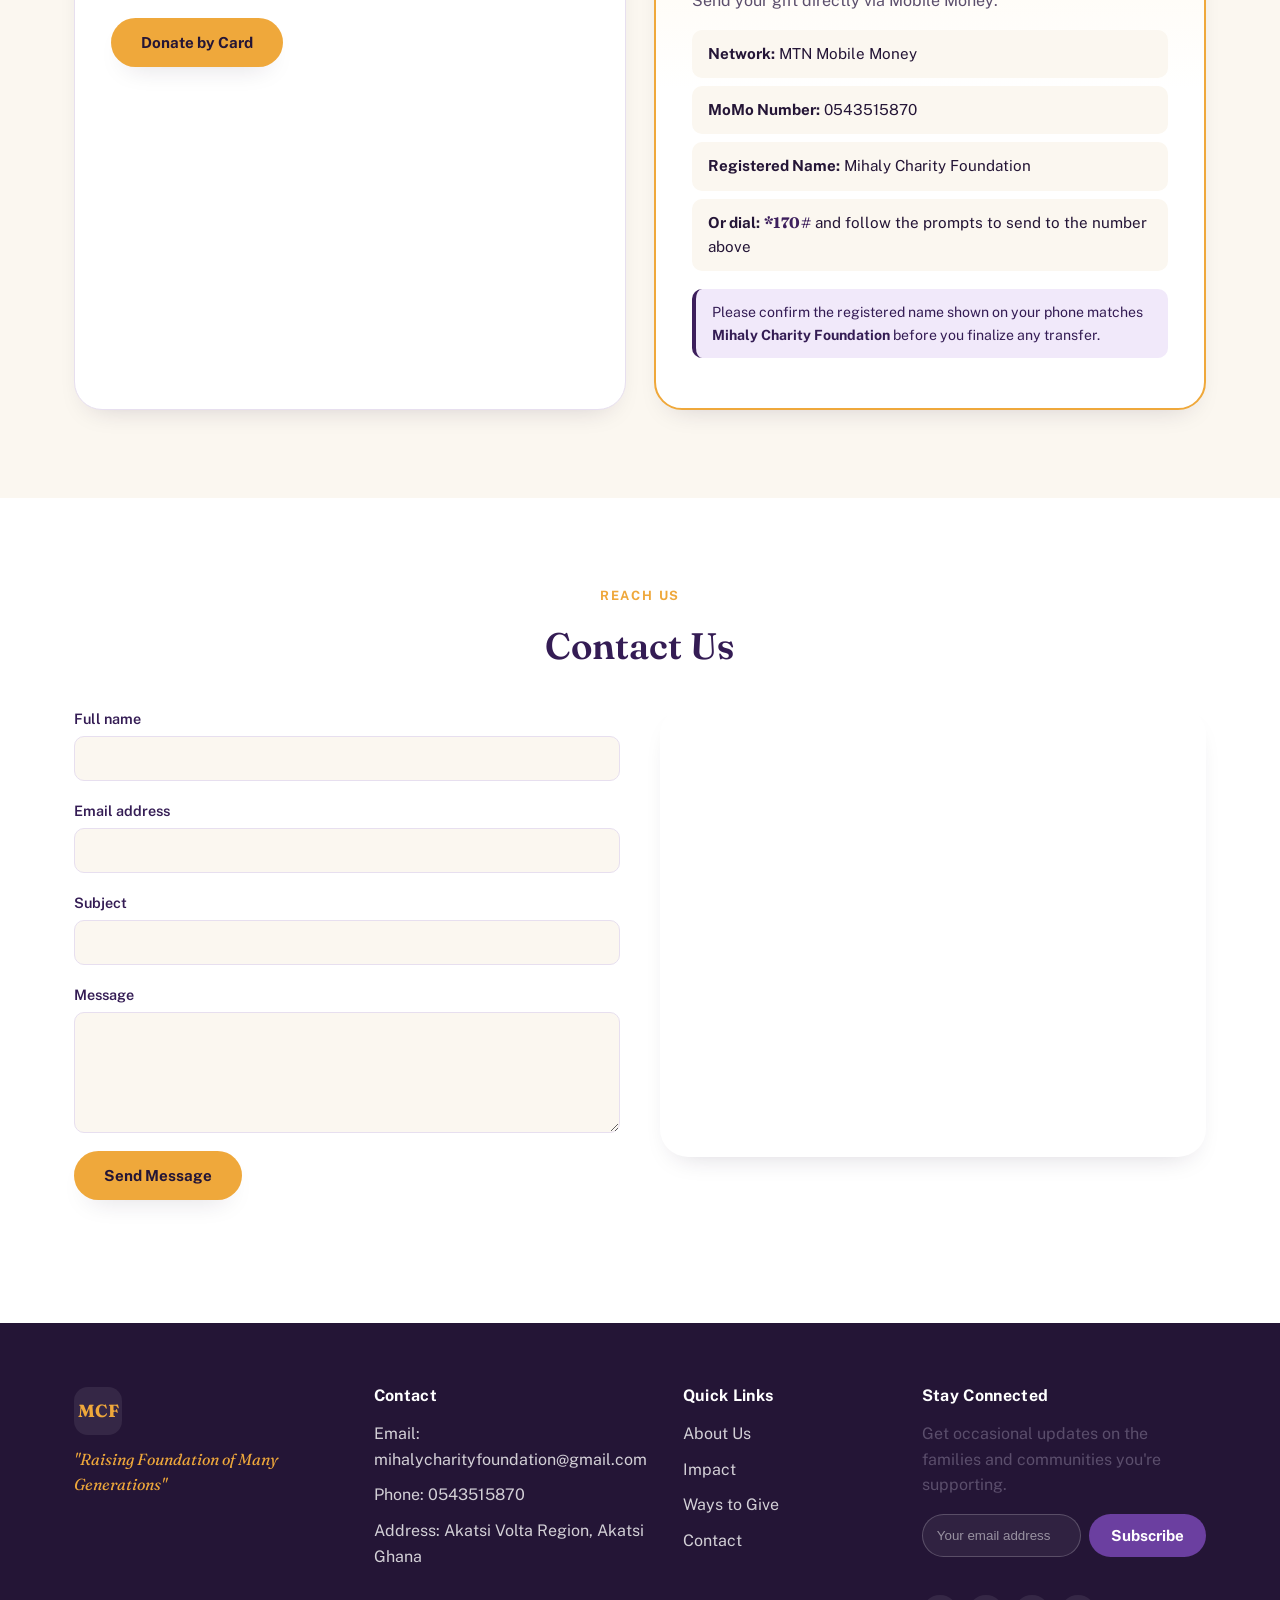
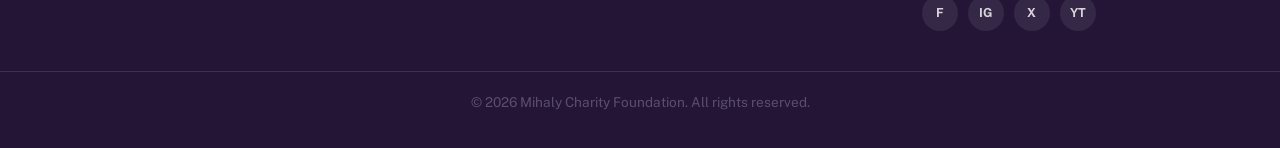
==== commit c79873d3: "Update print statement from 'Hello' to 'Goodbye'" ====
--- a/index.html
+++ b/index.html
@@ -1,6 +1,7 @@
 <!DOCTYPE html>
 <html lang="en">
 <head>
+  <meta name="google-site-verification" content="rnPxJp8OX7oDqTt7T7EjtjnrS93IWOdNcbWhPj9qdUc" />
 <meta charset="UTF-8" />
 <meta name="viewport" content="width=device-width, initial-scale=1.0" />
 <title>Mihaly Charity Foundation — Raising Foundation of Many Generations</title>
@@ -306,4 +307,4 @@
 
 <script src="script.js"></script>
 </body>
-</html>+</html>
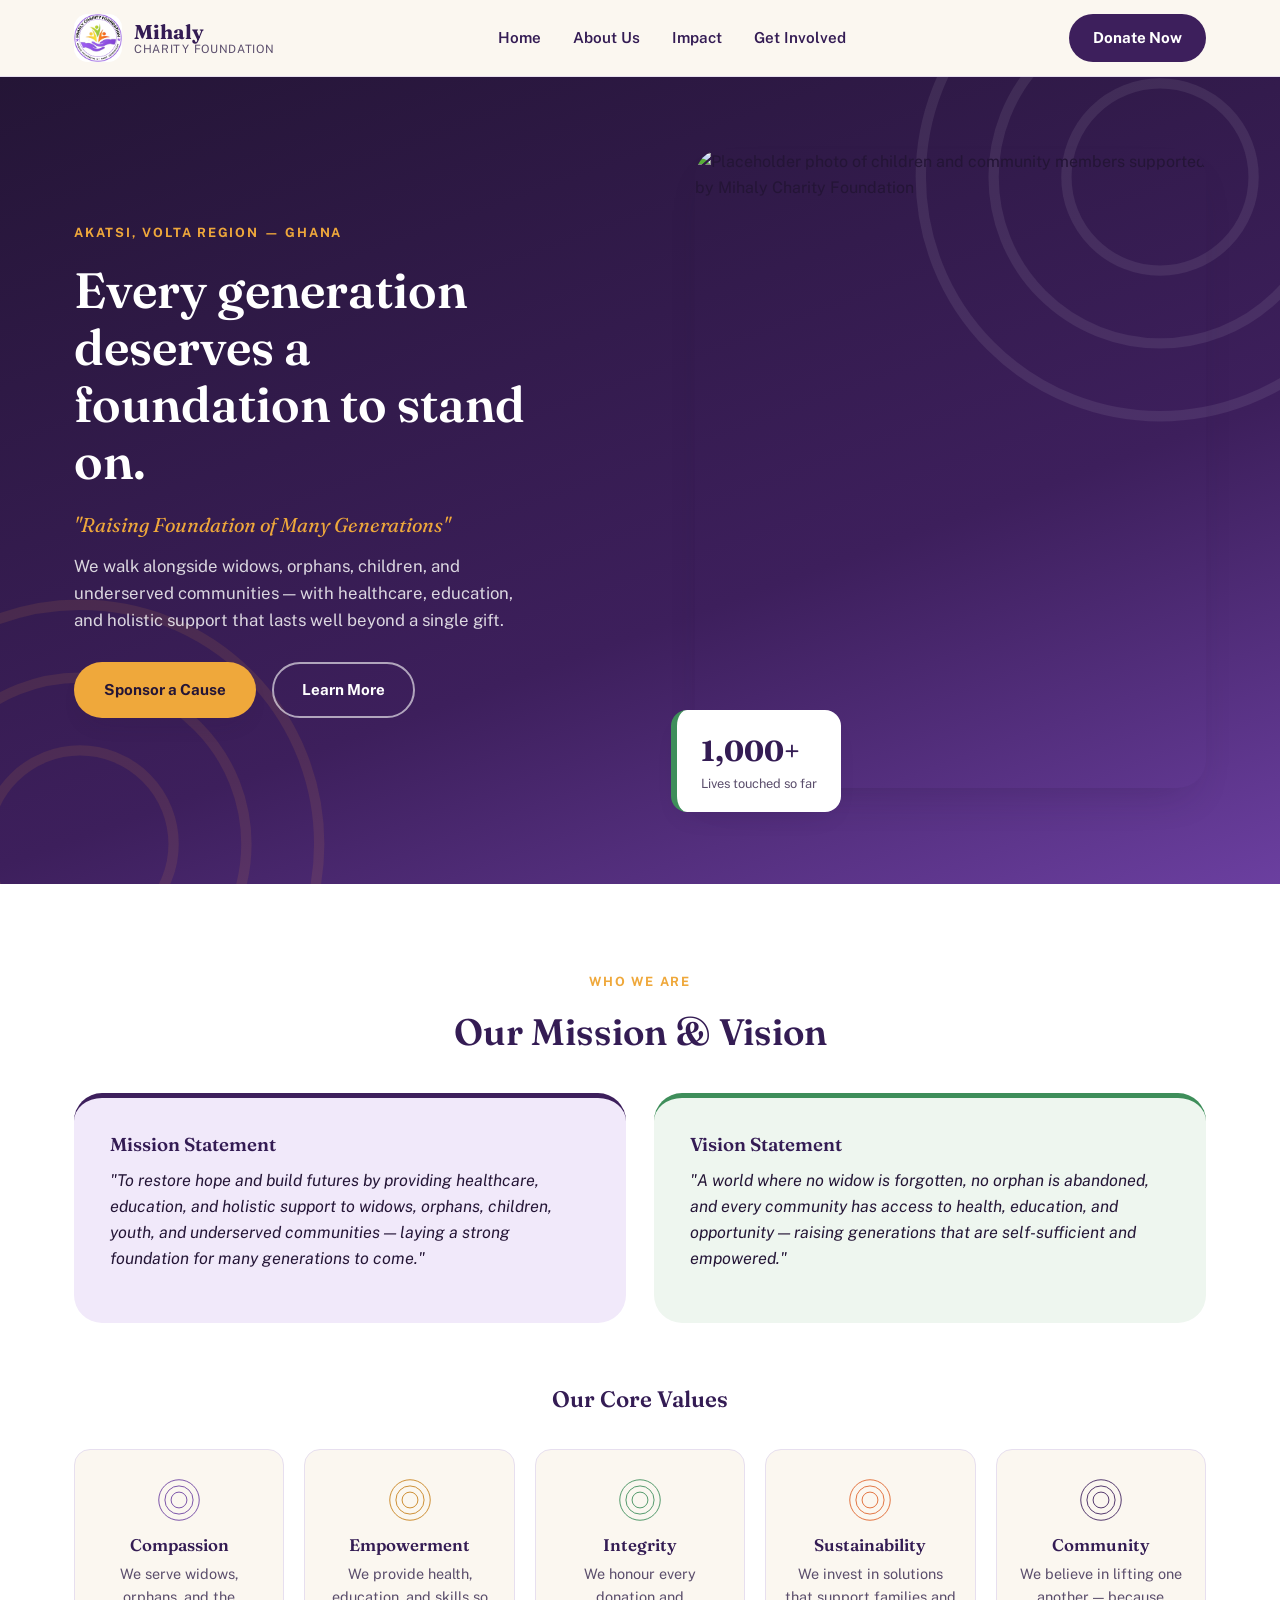
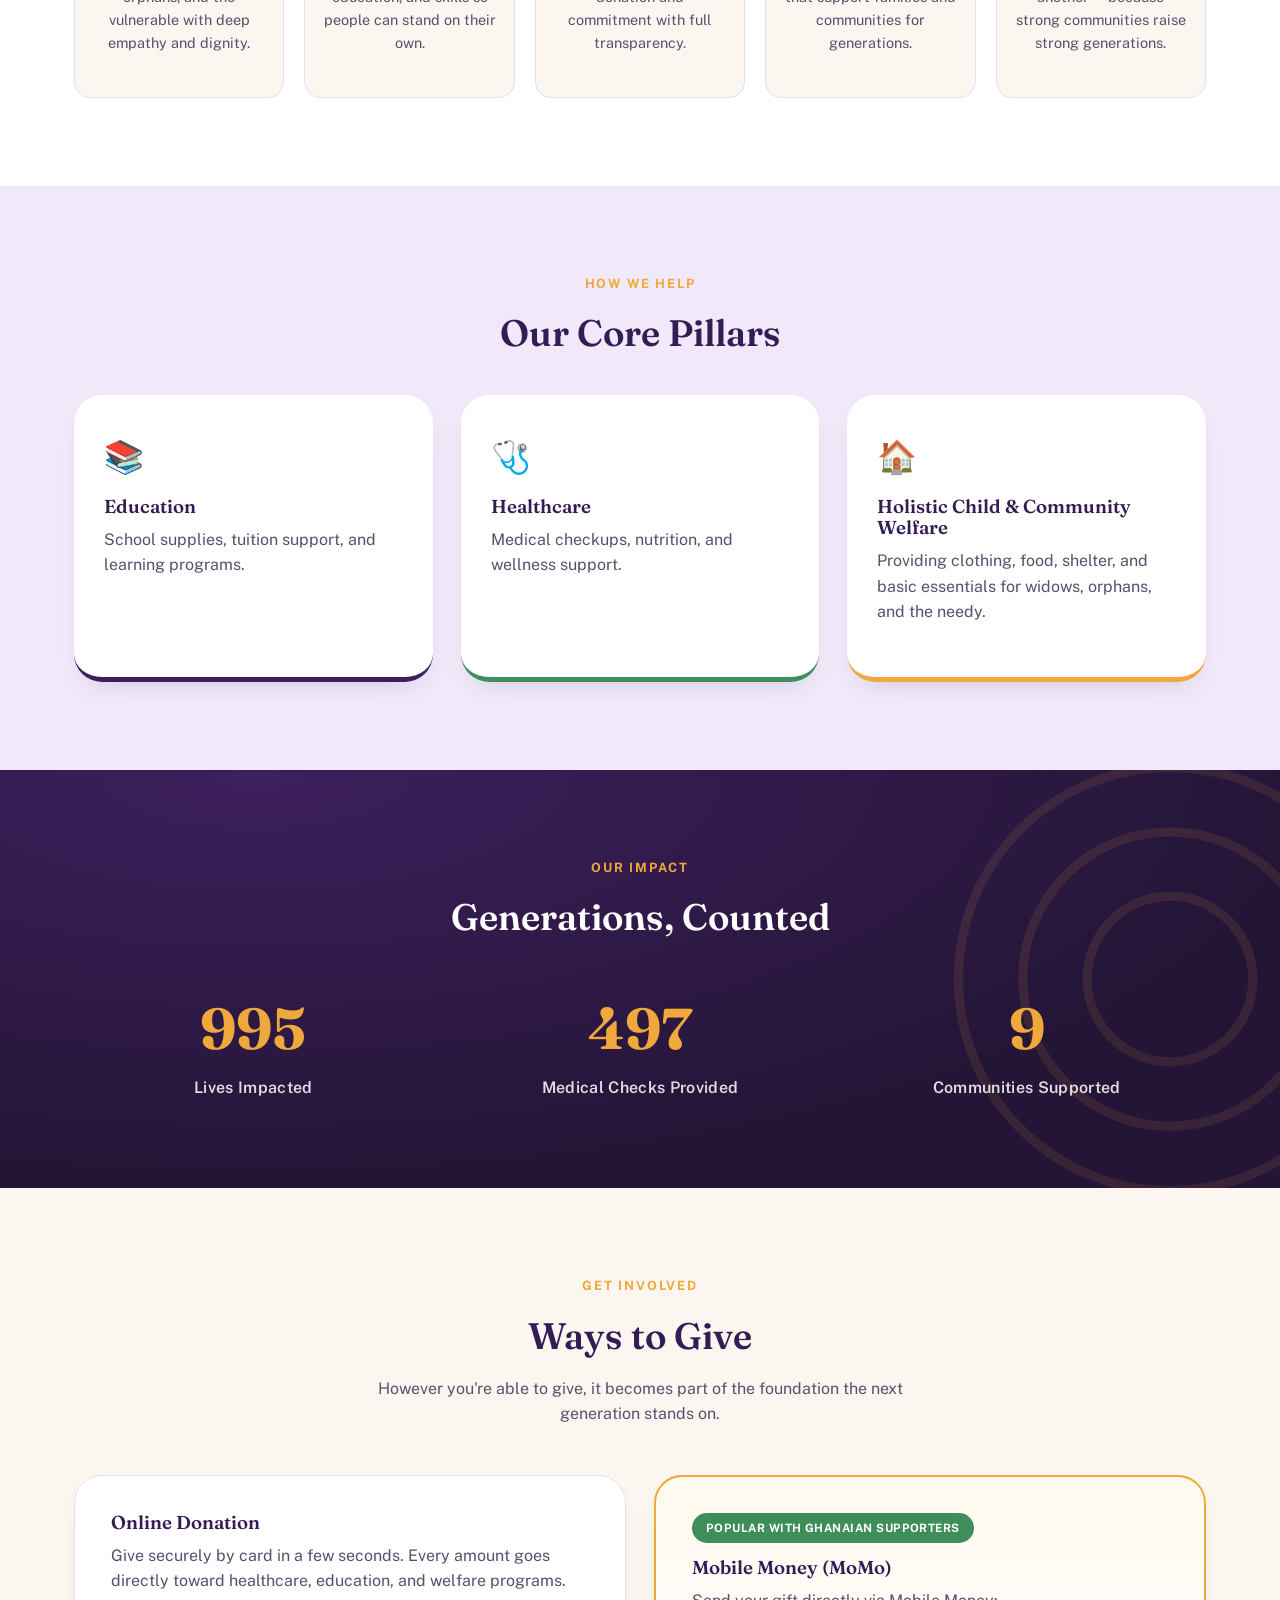
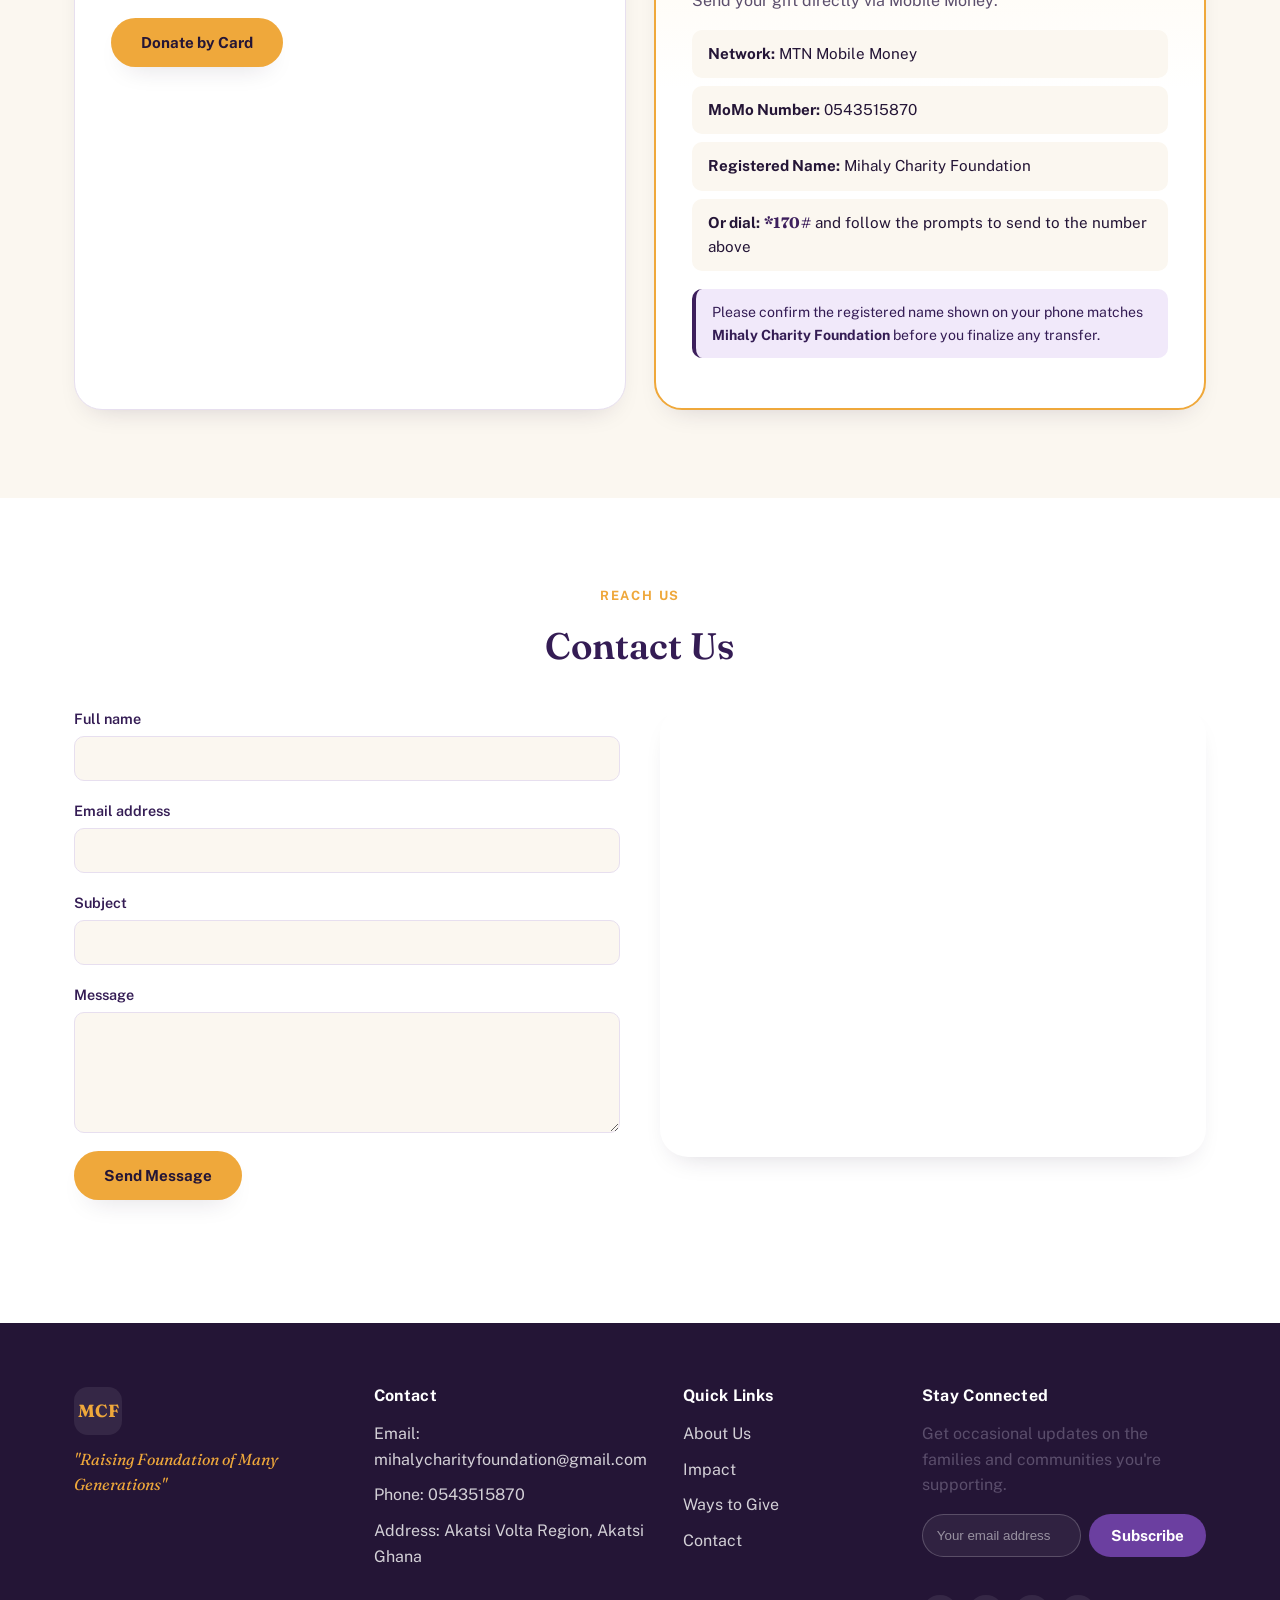
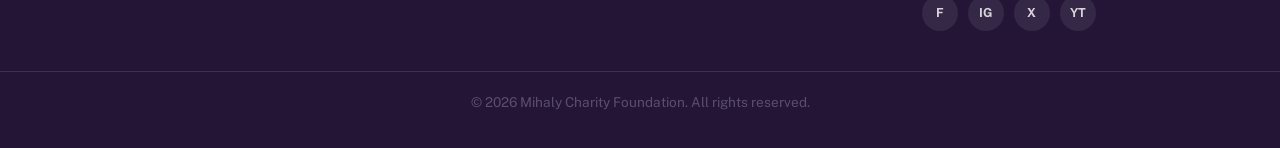
==== commit 83b86282: "Update index.html" ====
--- a/index.html
+++ b/index.html
@@ -30,7 +30,7 @@
     <a class="brand" href="#top" aria-label="Mihaly Charity Foundation home">
       <span class="logo-mark" aria-hidden="true">
         <!-- Logo placeholder: replace with logo.png -->
-        <img src="logo.png" alt="Mihaly Charity Foundation logo" class="logo-img" onerror="this.style.display='none'; this.nextElementSibling.style.display='flex';">
+      <img src="local.jpeg" alt="Mihaly Charity Foundation logo" class="logo-img" onerror="this.style.display='none'; this.nextElementSibling.style.display='flex';">
         <span class="logo-fallback">MCF</span>
       </span>
       <span class="brand-text">
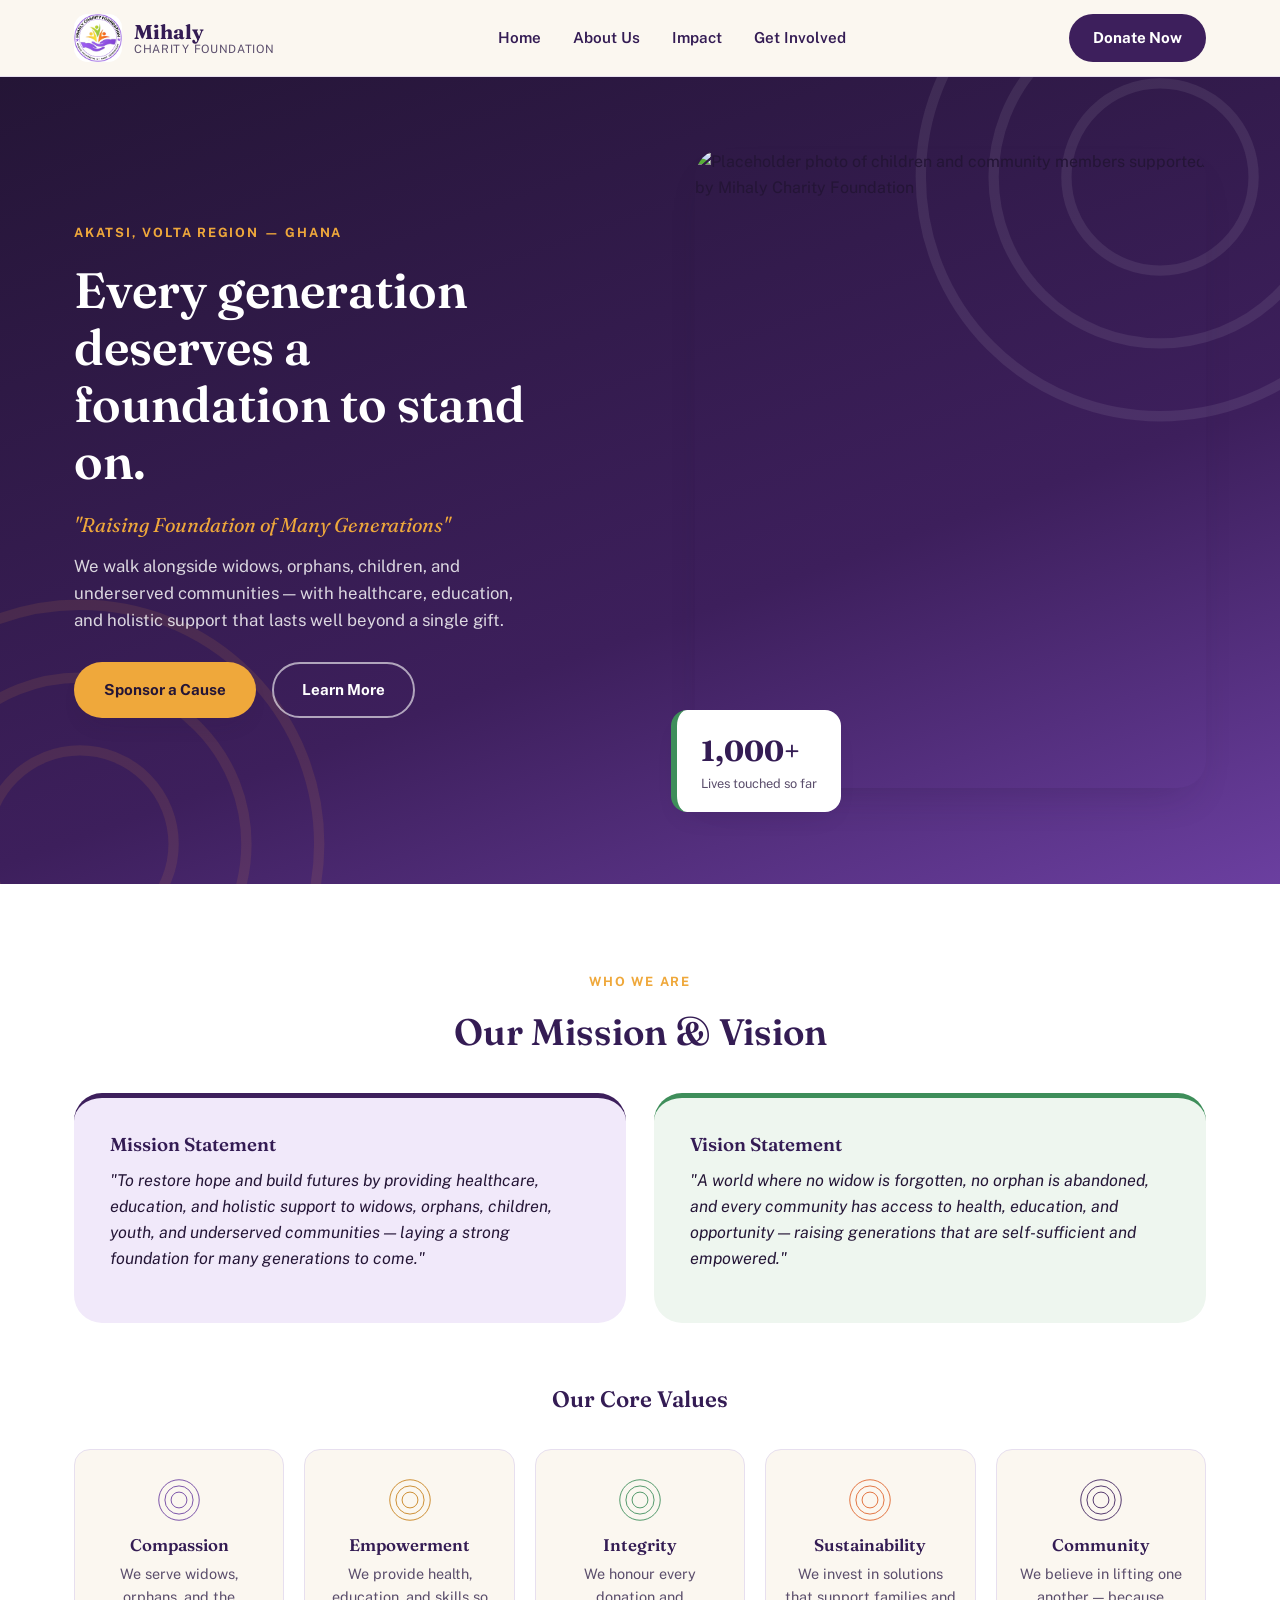
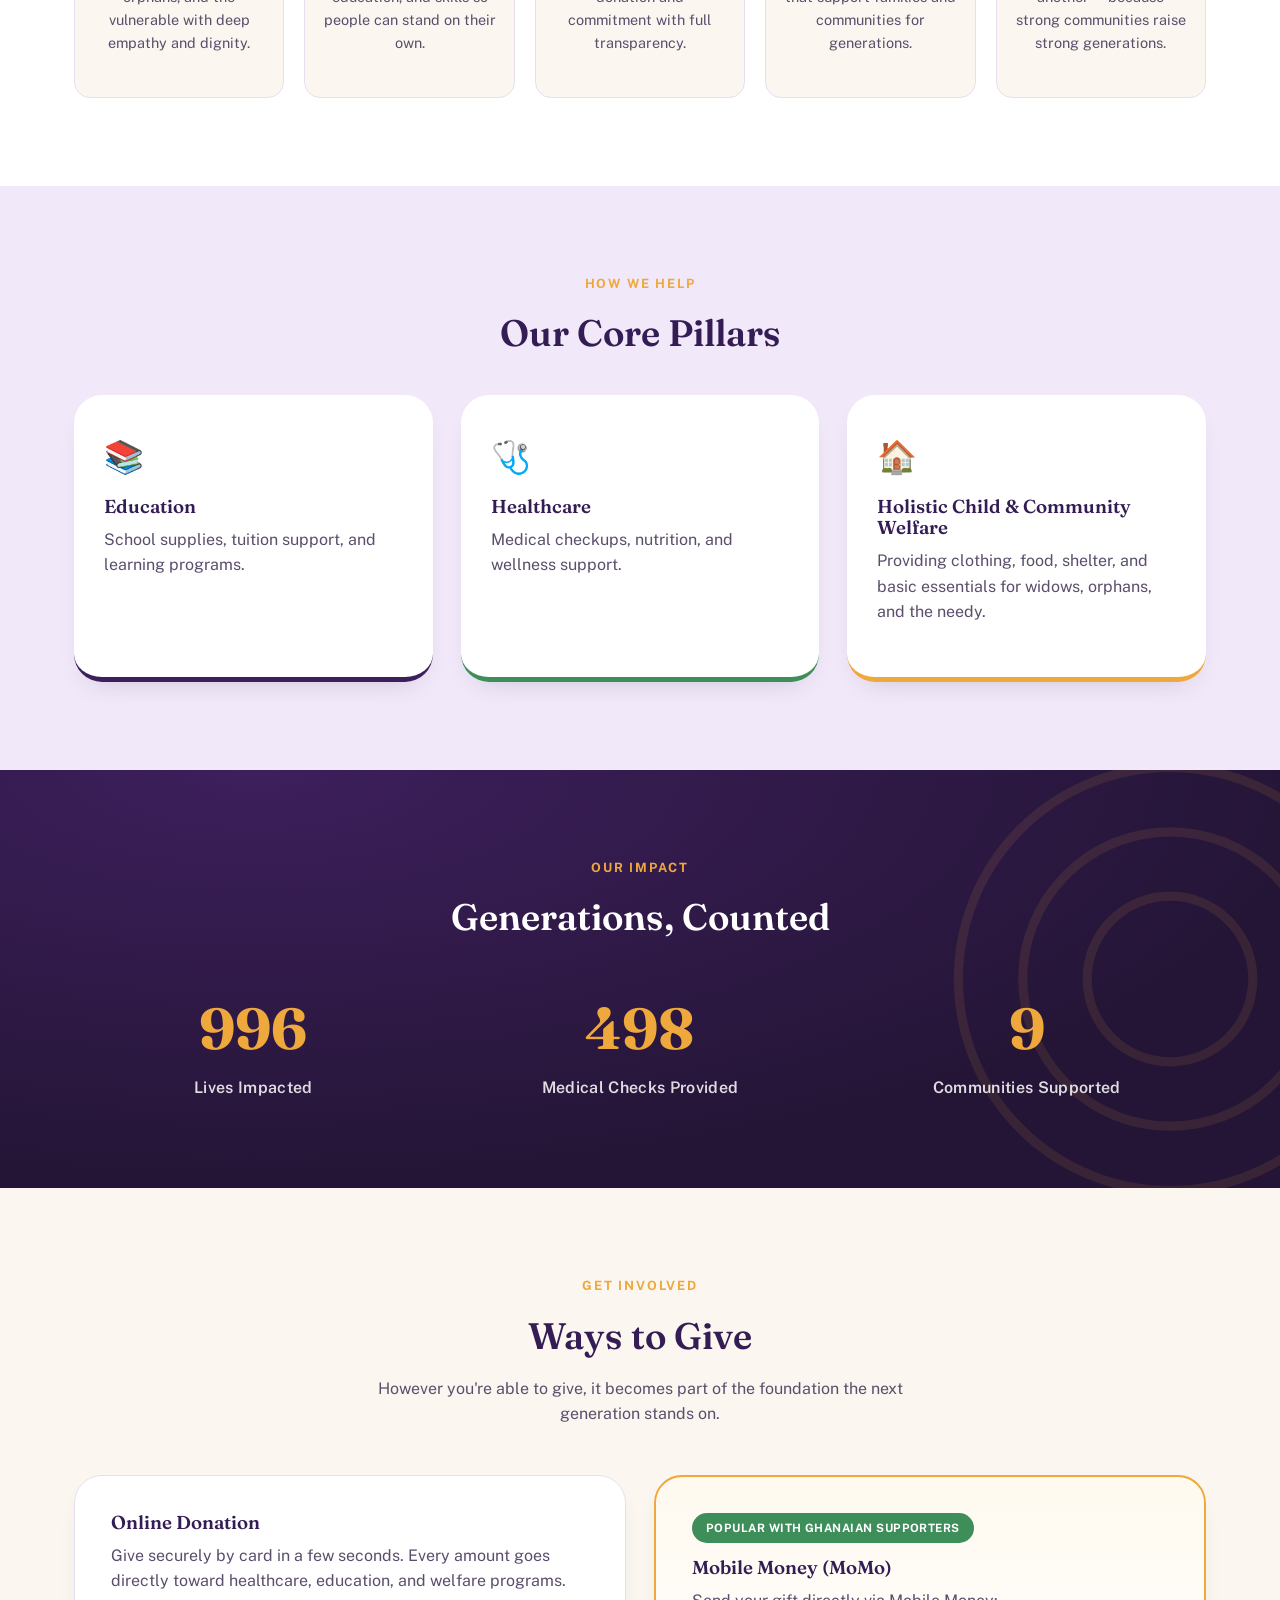
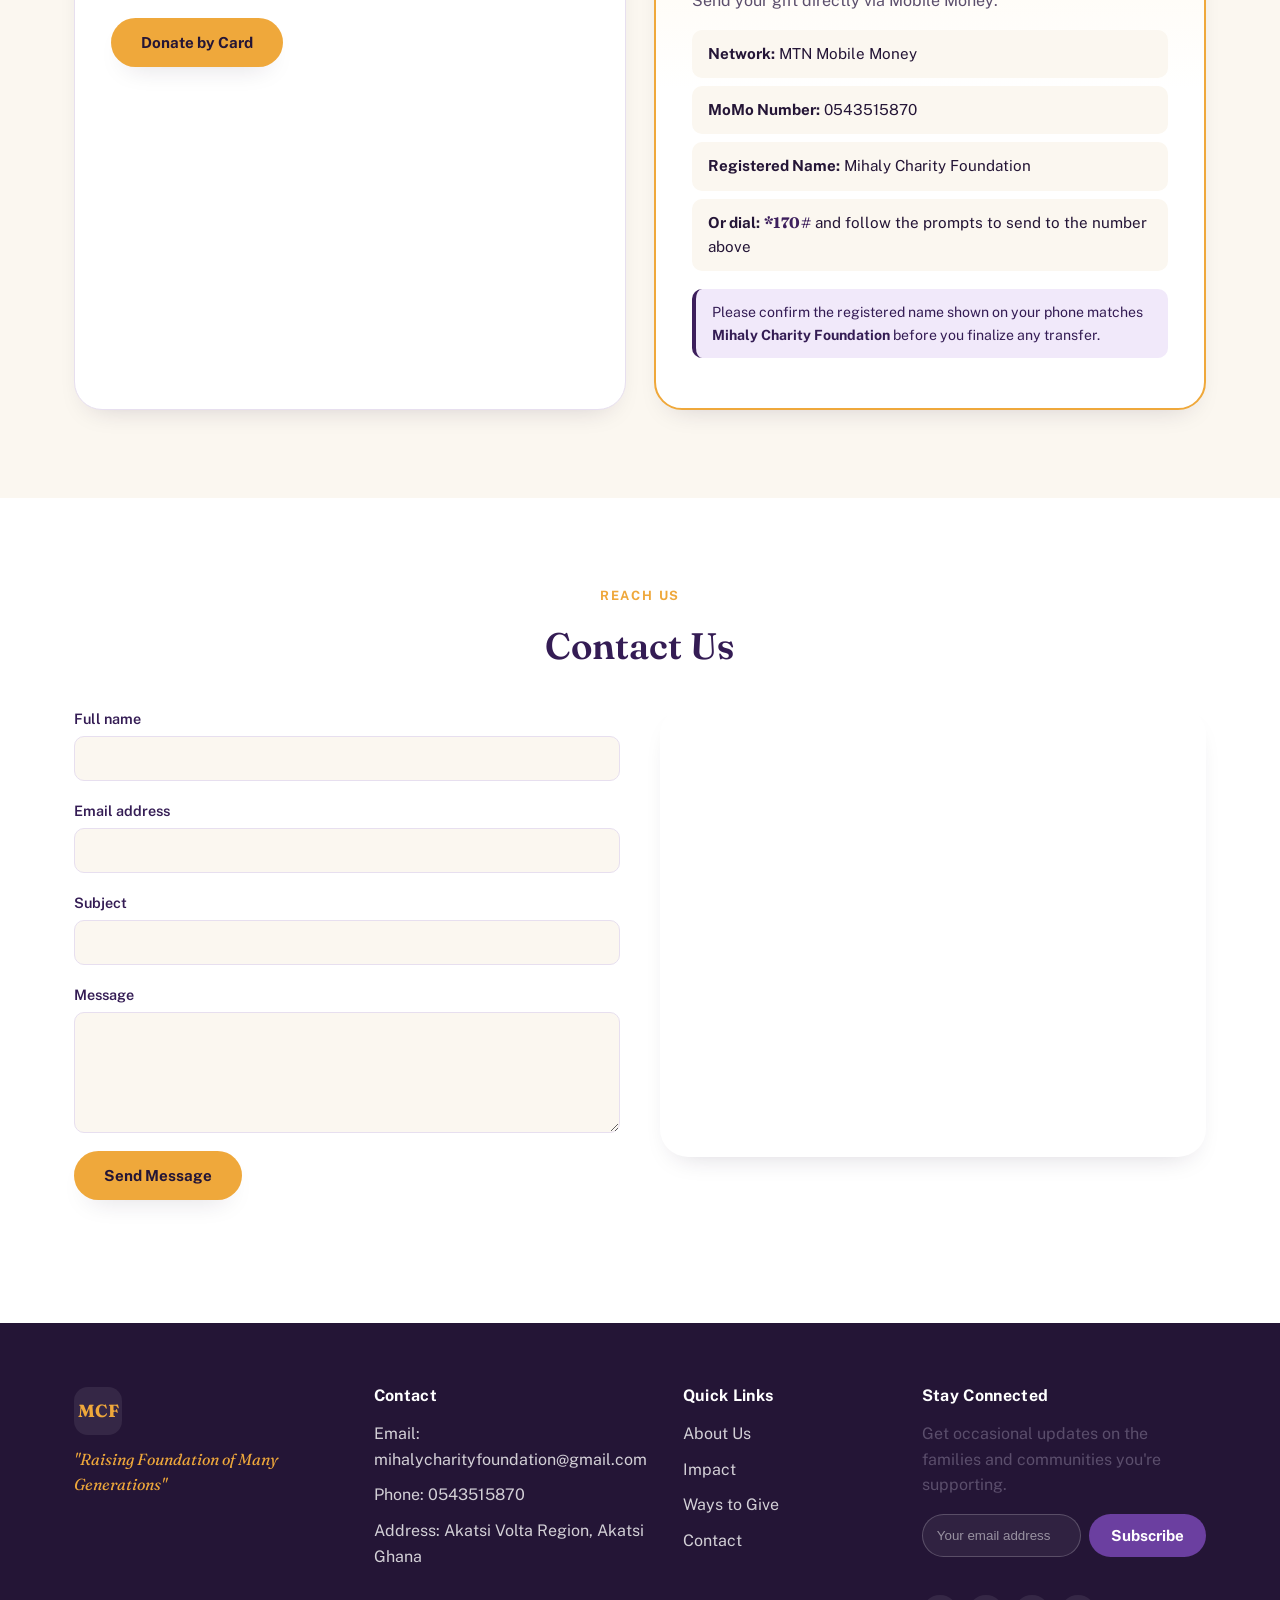
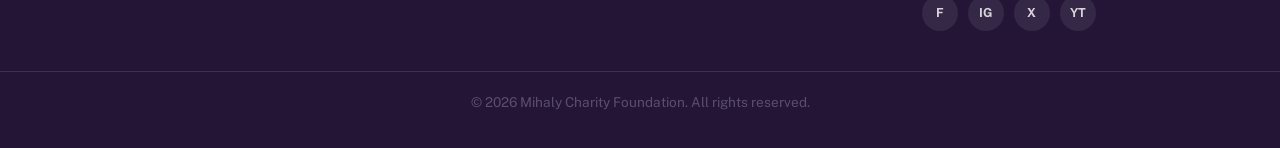
==== commit 46d055bb: "Update print statement from 'Hello' to 'Goodbye'" ====
--- a/index.html
+++ b/index.html
@@ -4,8 +4,28 @@
   <meta name="google-site-verification" content="rnPxJp8OX7oDqTt7T7EjtjnrS93IWOdNcbWhPj9qdUc" />
 <meta charset="UTF-8" />
 <meta name="viewport" content="width=device-width, initial-scale=1.0" />
-<title>Mihaly Charity Foundation — Raising Foundation of Many Generations</title>
-<meta name="description" content="Mihaly Charity Foundation provides healthcare, education, and holistic support to widows, orphans, children, youth, and underserved communities in Akatsi, Ghana." />
+<title>Mihaly Charity Foundation | Healthcare, Education & Support in Akatsi, Ghana</title>
+  <meta name="description" content="Mihaly Charity Foundation supports widows, orphans, children, and underserved communities in Akatsi, Volta Region, Ghana through healthcare, education, and welfare programs. Donate today to help build a lasting foundation."/>
+
+  <script type="application/ld+json">
+  {
+    "@context": "https://schema.org",
+    "@type": "NGO",
+    "name": "Mihaly Charity Foundation",
+    "alternateName": "MCF",
+    "url": "https://etornamprosper14-jacpot.github.io/M.C.F/",
+    "logo": "https://etornamprosper14-jacpot.github.io/M.C.F/logo.png",
+    "description": "Mihaly Charity Foundation provides healthcare, education, and holistic support to widows, orphans, children, youth, and underserved communities in Akatsi, Ghana.",
+    "address": {
+      "@type": "PostalAddress",
+      "addressLocality": "Akatsi",
+      "addressRegion": "Volta Region",
+      "addressCountry": "GH"
+    },
+    "email": "mihalycharityfoundation@gmail.com",
+    "telephone": "+233543515870"
+  }
+  </script>
 <link rel="preconnect" href="https://fonts.googleapis.com">
 <link rel="preconnect" href="https://fonts.gstatic.com" crossorigin>
 <link href="https://fonts.googleapis.com/css2?family=Fraunces:opsz,wght@9..144,300;9..144,500;9..144,600;9..144,700&family=Public+Sans:wght@400;500;600;700&display=swap" rel="stylesheet">
